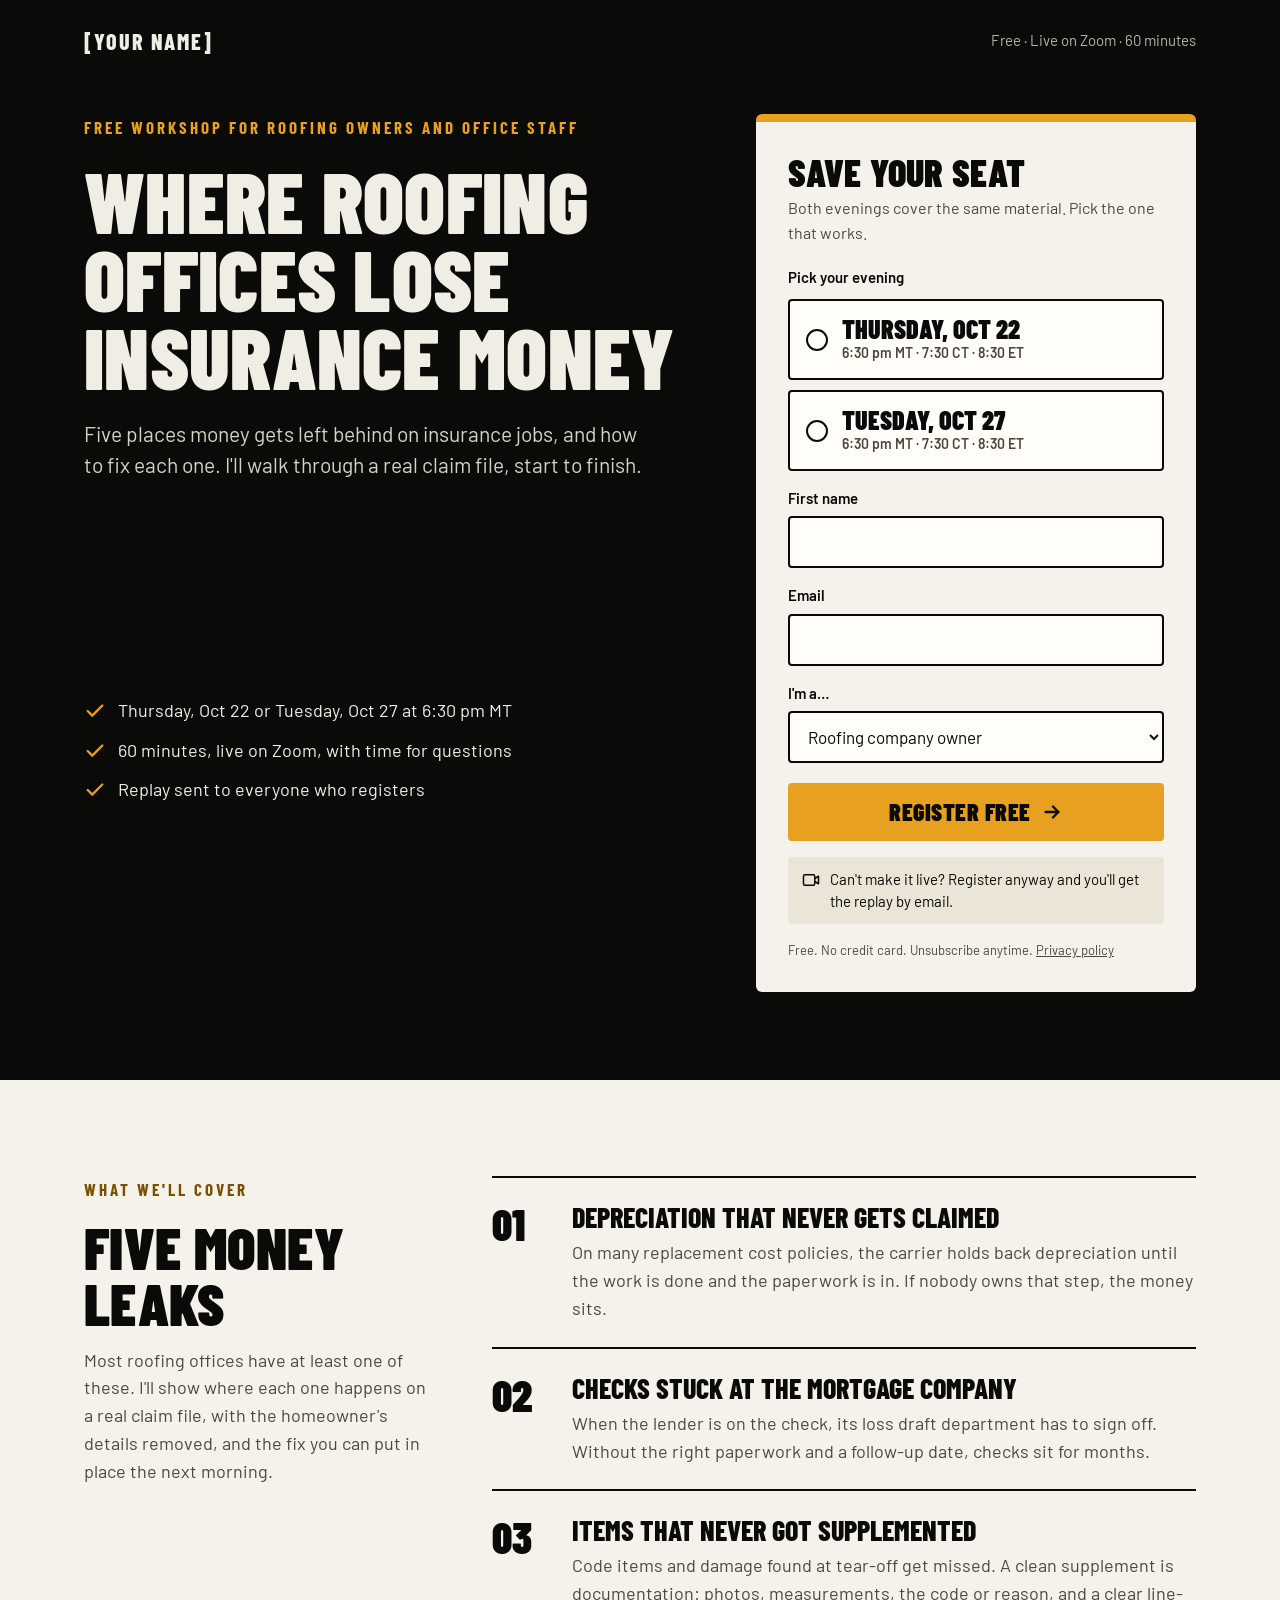
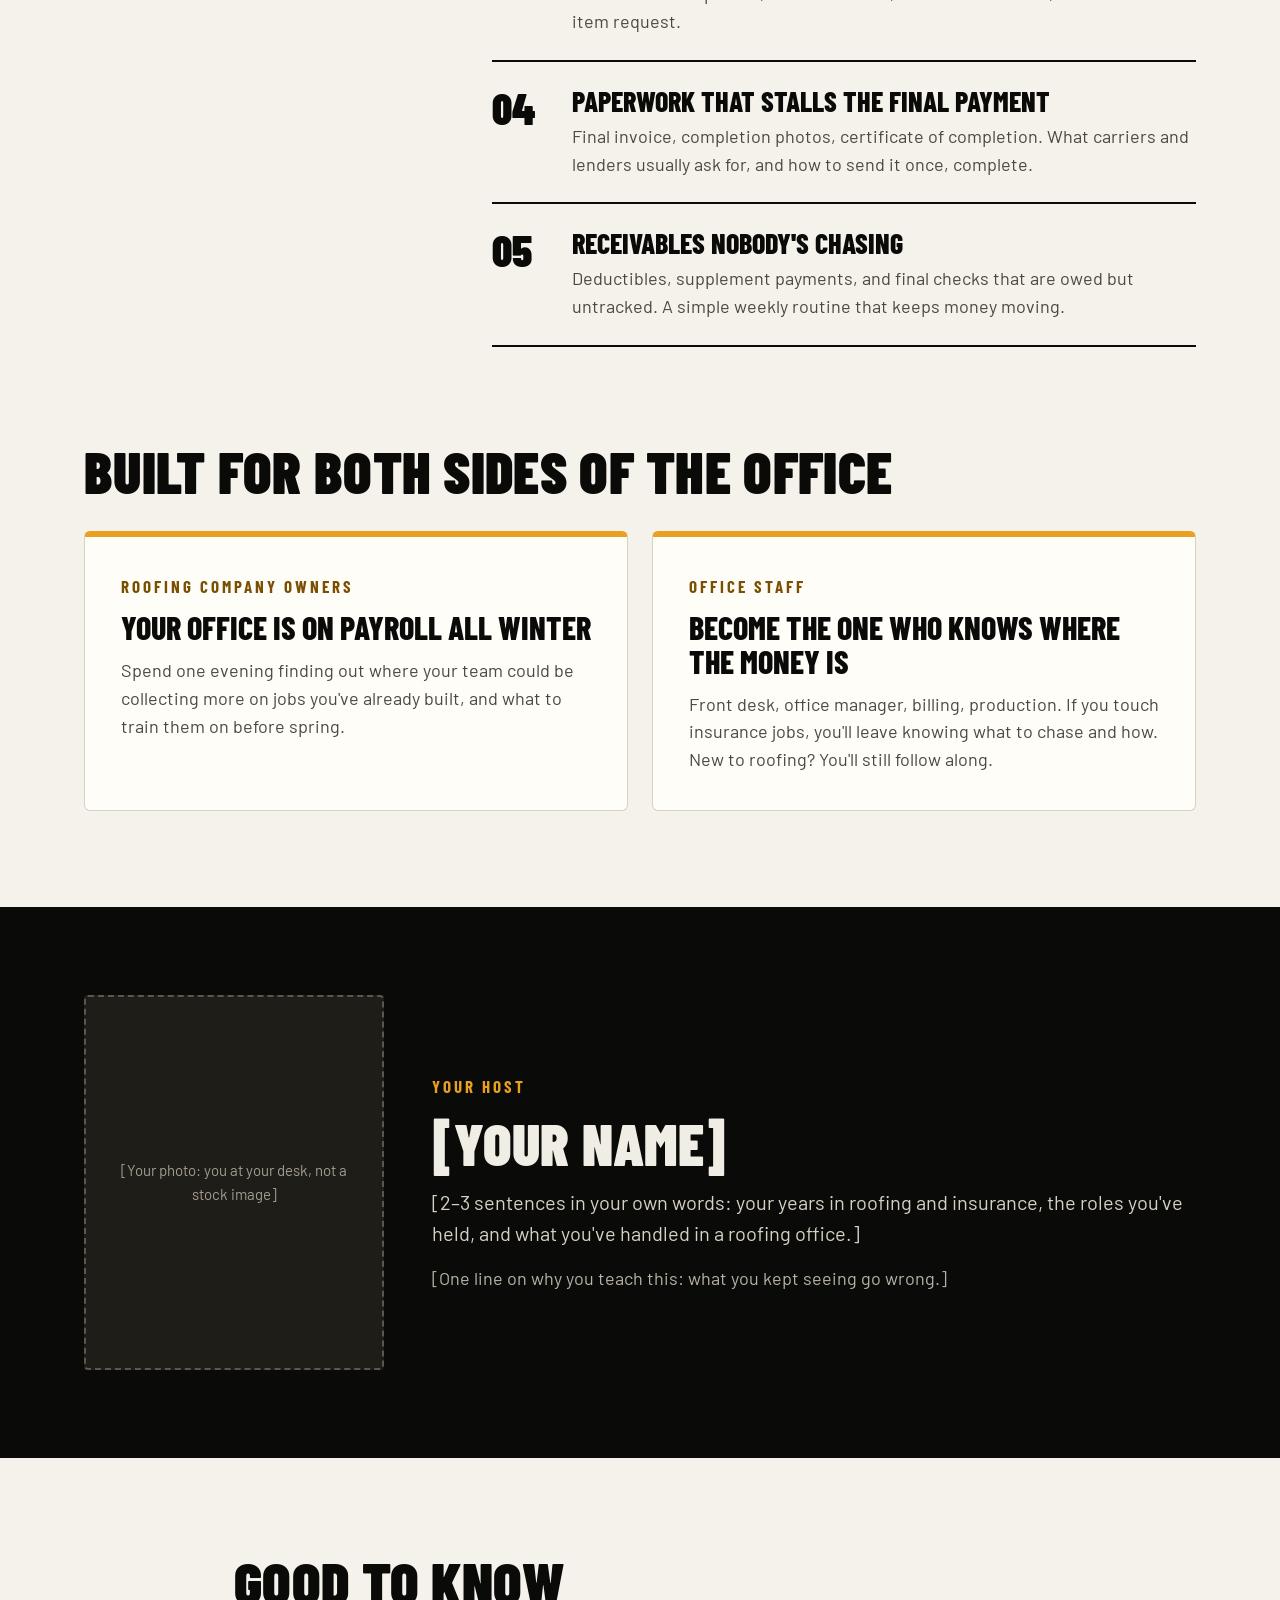
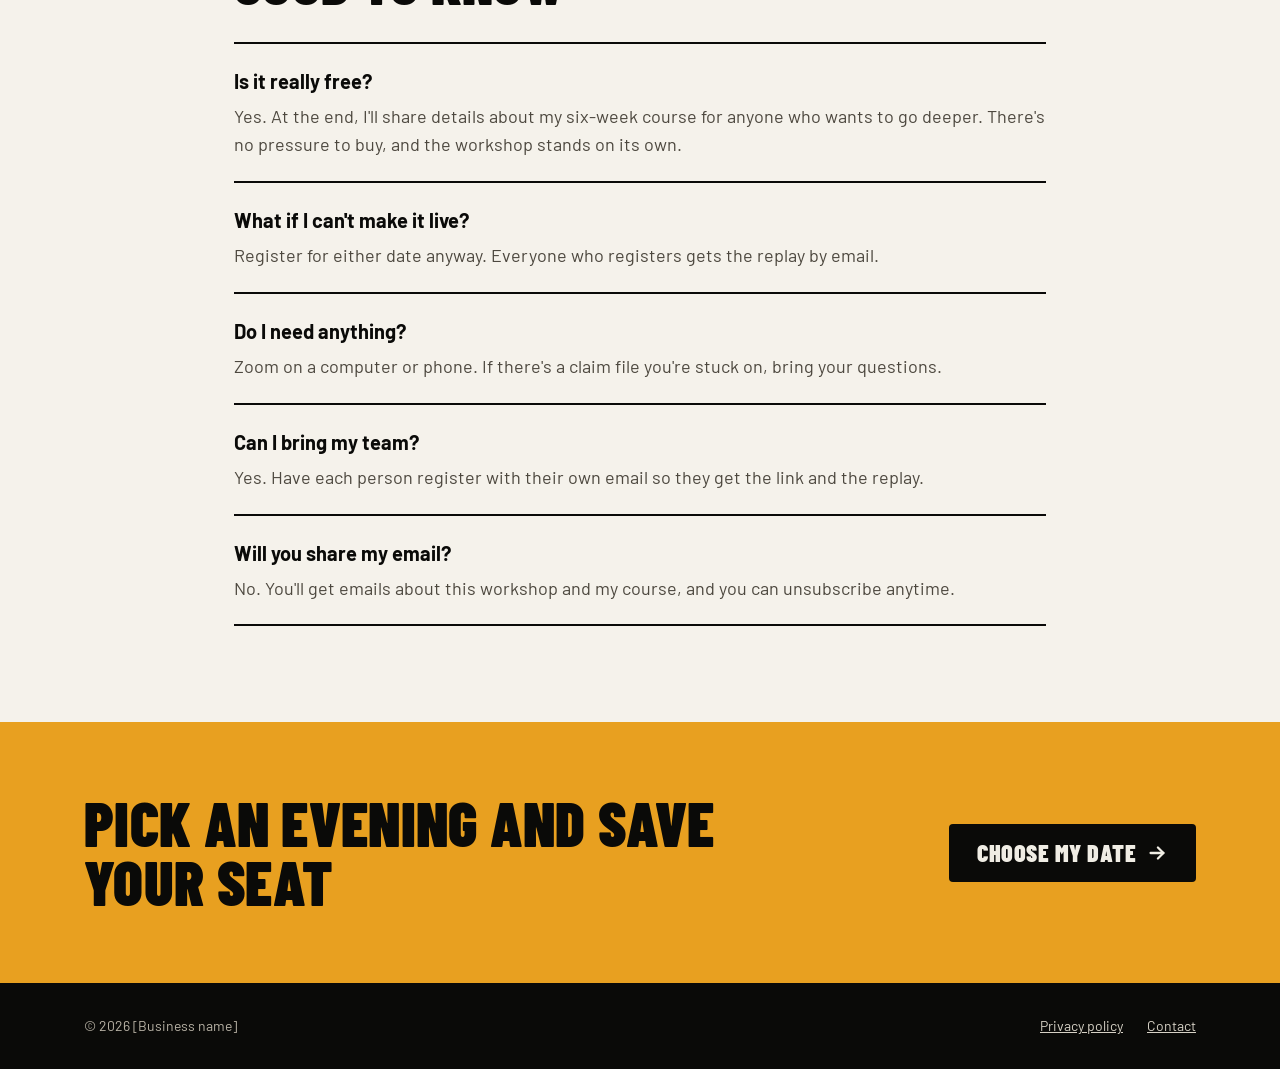
==== site/index.html @ 18afb1c8 "Add workshop registration site for Netlify Registration page, thank-you page, and privacy page, plus" ====
<!doctype html>
<html lang="en">
<head>
<meta charset="utf-8">
<meta name="viewport" content="width=device-width, initial-scale=1">
<title>Where Roofing Offices Lose Insurance Money | Free Workshop</title>
<meta name="description" content="Free 60-minute evening workshop for roofing owners and office staff. Five places money gets left behind on insurance jobs, and how to fix each one.">

<!-- Link previews (Facebook, texts, group posts). Add img/share.jpg (1200x630),
     then replace [your-site-address] with your live address, e.g. https://example.netlify.app -->
<meta property="og:type" content="website">
<meta property="og:title" content="Free workshop: Where Roofing Offices Lose Insurance Money">
<meta property="og:description" content="Five places money gets left behind on insurance jobs, and how to fix each one. Live on Zoom, Oct 22 or Oct 27.">
<meta property="og:image" content="[your-site-address]/img/share.jpg">

<link rel="icon" href="favicon.svg" type="image/svg+xml">
<link rel="preconnect" href="https://fonts.googleapis.com">
<link rel="preconnect" href="https://fonts.gstatic.com" crossorigin>
<link href="https://fonts.googleapis.com/css2?family=Barlow+Condensed:wght@700;800;900&family=Barlow:wght@400;500;600;700&display=swap" rel="stylesheet">
<link rel="stylesheet" href="styles.css">
<script src="config.js"></script>
<script src="app.js" defer></script>
</head>
<body>

<header class="dark hero">
  <div class="wrap">
    <div class="topbar">
      <a class="brand" href="/">[Your name]</a>
      <small>Free · Live on Zoom · 60 minutes</small>
    </div>

    <div class="hero-grid">
      <div class="hero-copy">
        <p class="eyebrow">Free workshop for roofing owners and office staff</p>
        <h1 class="display">Where roofing offices lose insurance money</h1>
        <p class="lede">Five places money gets left behind on insurance jobs, and how to fix each one. I'll walk through a real claim file, start to finish.</p>
      </div>

      <section class="card" id="register" aria-labelledby="register-title">
        <h2 class="display" id="register-title">Save your seat</h2>
        <p class="card-sub">Both evenings cover the same material. Pick the one that works.</p>

        <form class="form" id="reg-form" novalidate>
          <fieldset>
            <legend>Pick your evening</legend>
            <div class="dates">
              <label class="date-opt">
                <input type="radio" name="date" value="oct22" required>
                <span class="dot" aria-hidden="true"></span>
                <span>
                  <span class="date-name">Thursday, Oct 22</span>
                  <span class="date-time">6:30 pm MT · 7:30 CT · 8:30 ET</span>
                </span>
              </label>
              <label class="date-opt">
                <input type="radio" name="date" value="oct27">
                <span class="dot" aria-hidden="true"></span>
                <span>
                  <span class="date-name">Tuesday, Oct 27</span>
                  <span class="date-time">6:30 pm MT · 7:30 CT · 8:30 ET</span>
                </span>
              </label>
            </div>
          </fieldset>

          <div class="field">
            <label for="firstName">First name</label>
            <input id="firstName" name="firstName" type="text" autocomplete="given-name" required maxlength="80">
          </div>
          <div class="field">
            <label for="email">Email</label>
            <input id="email" name="email" type="email" autocomplete="email" inputmode="email" required maxlength="200">
          </div>
          <div class="field">
            <label for="role">I'm a…</label>
            <select id="role" name="role">
              <option value="owner">Roofing company owner</option>
              <option value="staff">Roofing office staff</option>
              <option value="other">Something else</option>
            </select>
          </div>

          <div class="hp" aria-hidden="true">
            <label for="website">Leave this empty</label>
            <input id="website" name="website" type="text" tabindex="-1" autocomplete="off">
          </div>

          <div class="form-error" id="form-error" role="alert" tabindex="-1" hidden></div>

          <button class="btn" type="submit">Register free
            <svg width="22" height="22" viewBox="0 0 24 24" fill="none" stroke="currentColor" stroke-width="2.5" stroke-linecap="round" stroke-linejoin="round" aria-hidden="true"><path d="M5 12h14"/><path d="m13 6 6 6-6 6"/></svg>
          </button>

          <div class="note">
            <svg width="18" height="18" viewBox="0 0 24 24" fill="none" stroke="currentColor" stroke-width="2" stroke-linecap="round" stroke-linejoin="round" aria-hidden="true"><rect x="2" y="5" width="15" height="14" rx="2"/><path d="m17 10 5-3v10l-5-3"/></svg>
            <span>Can't make it live? Register anyway and you'll get the replay by email.</span>
          </div>
          <p class="fine">Free. No credit card. Unsubscribe anytime. <a href="privacy.html">Privacy policy</a></p>
        </form>
      </section>

      <ul class="facts">
        <li><svg width="22" height="22" viewBox="0 0 24 24" fill="none" stroke="currentColor" stroke-width="2.5" stroke-linecap="round" stroke-linejoin="round" aria-hidden="true"><path d="M20 6 9 17l-5-5"/></svg><span>Thursday, Oct 22 or Tuesday, Oct 27 at 6:30 pm MT</span></li>
        <li><svg width="22" height="22" viewBox="0 0 24 24" fill="none" stroke="currentColor" stroke-width="2.5" stroke-linecap="round" stroke-linejoin="round" aria-hidden="true"><path d="M20 6 9 17l-5-5"/></svg><span>60 minutes, live on Zoom, with time for questions</span></li>
        <li><svg width="22" height="22" viewBox="0 0 24 24" fill="none" stroke="currentColor" stroke-width="2.5" stroke-linecap="round" stroke-linejoin="round" aria-hidden="true"><path d="M20 6 9 17l-5-5"/></svg><span>Replay sent to everyone who registers</span></li>
      </ul>
    </div>
  </div>
</header>

<main>
  <section class="section" aria-labelledby="leaks-title">
    <div class="wrap split">
      <div class="split-head">
        <p class="eyebrow on-light">What we'll cover</p>
        <h2 class="display h2" id="leaks-title">Five money leaks</h2>
        <p class="muted">Most roofing offices have at least one of these. I'll show where each one happens on a real claim file, with the homeowner's details removed, and the fix you can put in place the next morning.</p>
      </div>
      <ol class="leaks">
        <li>
          <span class="num" aria-hidden="true">01</span>
          <div>
            <h3>Depreciation that never gets claimed</h3>
            <p>On many replacement cost policies, the carrier holds back depreciation until the work is done and the paperwork is in. If nobody owns that step, the money sits.</p>
          </div>
        </li>
        <li>
          <span class="num" aria-hidden="true">02</span>
          <div>
            <h3>Checks stuck at the mortgage company</h3>
            <p>When the lender is on the check, its loss draft department has to sign off. Without the right paperwork and a follow-up date, checks sit for months.</p>
          </div>
        </li>
        <li>
          <span class="num" aria-hidden="true">03</span>
          <div>
            <h3>Items that never got supplemented</h3>
            <p>Code items and damage found at tear-off get missed. A clean supplement is documentation: photos, measurements, the code or reason, and a clear line-item request.</p>
          </div>
        </li>
        <li>
          <span class="num" aria-hidden="true">04</span>
          <div>
            <h3>Paperwork that stalls the final payment</h3>
            <p>Final invoice, completion photos, certificate of completion. What carriers and lenders usually ask for, and how to send it once, complete.</p>
          </div>
        </li>
        <li>
          <span class="num" aria-hidden="true">05</span>
          <div>
            <h3>Receivables nobody's chasing</h3>
            <p>Deductibles, supplement payments, and final checks that are owed but untracked. A simple weekly routine that keeps money moving.</p>
          </div>
        </li>
      </ol>
    </div>
  </section>

  <section class="section tight-top" aria-labelledby="who-title">
    <div class="wrap">
      <h2 class="display h2" id="who-title">Built for both sides of the office</h2>
      <div class="cards">
        <div class="acard">
          <p class="eyebrow on-light">Roofing company owners</p>
          <h3>Your office is on payroll all winter</h3>
          <p>Spend one evening finding out where your team could be collecting more on jobs you've already built, and what to train them on before spring.</p>
        </div>
        <div class="acard">
          <p class="eyebrow on-light">Office staff</p>
          <h3>Become the one who knows where the money is</h3>
          <p>Front desk, office manager, billing, production. If you touch insurance jobs, you'll leave knowing what to chase and how. New to roofing? You'll still follow along.</p>
        </div>
      </div>
    </div>
  </section>

  <section class="dark host-sec" aria-labelledby="host-title">
    <div class="wrap host">
      <div class="host-photo">
        [Your photo: you at your desk, not a stock image]
        <!-- Save your photo as img/host.jpg (portrait, about 800x1000). -->
        <img src="img/host.jpg" alt="[Your name]" onerror="this.remove()">
      </div>
      <div class="host-text">
        <p class="eyebrow">Your host</p>
        <h2 class="display h2" id="host-title">[Your name]</h2>
        <p class="host-bio">[2–3 sentences in your own words: your years in roofing and insurance, the roles you've held, and what you've handled in a roofing office.]</p>
        <p class="host-why">[One line on why you teach this: what you kept seeing go wrong.]</p>
      </div>
    </div>
  </section>

  <section class="section" aria-labelledby="faq-title">
    <div class="wrap faq">
      <h2 class="display h2" id="faq-title">Good to know</h2>
      <dl>
        <div>
          <dt>Is it really free?</dt>
          <dd>Yes. At the end, I'll share details about my six-week course for anyone who wants to go deeper. There's no pressure to buy, and the workshop stands on its own.</dd>
        </div>
        <div>
          <dt>What if I can't make it live?</dt>
          <dd>Register for either date anyway. Everyone who registers gets the replay by email.</dd>
        </div>
        <div>
          <dt>Do I need anything?</dt>
          <dd>Zoom on a computer or phone. If there's a claim file you're stuck on, bring your questions.</dd>
        </div>
        <div>
          <dt>Can I bring my team?</dt>
          <dd>Yes. Have each person register with their own email so they get the link and the replay.</dd>
        </div>
        <div>
          <dt>Will you share my email?</dt>
          <dd>No. You'll get emails about this workshop and my course, and you can unsubscribe anytime.</dd>
        </div>
      </dl>
    </div>
  </section>

  <section class="band" aria-labelledby="band-title">
    <div class="wrap">
      <h2 class="display" id="band-title">Pick an evening and save your seat</h2>
      <a class="btn btn-dark" href="#register">Choose my date
        <svg width="22" height="22" viewBox="0 0 24 24" fill="none" stroke="currentColor" stroke-width="2.5" stroke-linecap="round" stroke-linejoin="round" aria-hidden="true"><path d="M5 12h14"/><path d="m13 6 6 6-6 6"/></svg>
      </a>
    </div>
  </section>
</main>

<footer class="footer">
  <div class="wrap">
    <span>© 2026 [Business name]</span>
    <nav aria-label="Footer">
      <a href="privacy.html">Privacy policy</a>
      <a href="mailto:[your email address]">Contact</a>
    </nav>
  </div>
</footer>

</body>
</html>
---- site/styles.css ----
/* ============================================================
   Workshop site styles
   Colors and fonts live in :root — change them here once.
   ============================================================ */
:root {
  --ink: #0a0a08;        /* near-black background / text */
  --cream: #f5f2eb;      /* page background */
  --paper: #fffdf8;      /* cards and inputs */
  --gold: #E8A020;       /* accent */
  --gold-hover: #f2b33d;
  --gold-dark: #7a4f00;  /* gold-ish text on light backgrounds (readable) */
  --gold-ink: #2b2000;   /* small text on gold */
  --line: #d9d2c3;
  --tint: #ebe5d7;
  --muted: #4d483f;      /* body text on light */
  --on-dark: #f0ede4;    /* text on dark */
  --on-dark-2: #d6d1c5;
  --on-dark-3: #b8b2a5;
  --display: 'Barlow Condensed', 'Arial Narrow', sans-serif;
  --body: 'Barlow', system-ui, -apple-system, 'Segoe UI', sans-serif;
}

* { box-sizing: border-box; }
html { scroll-behavior: smooth; }
body {
  margin: 0;
  background: var(--cream);
  color: var(--ink);
  font-family: var(--body);
  font-size: 18px;
  line-height: 1.55;
  -webkit-font-smoothing: antialiased;
}
img { max-width: 100%; display: block; }
a { color: inherit; }
[hidden] { display: none !important; }

.wrap { max-width: 1160px; margin: 0 auto; padding: 0 24px; }
.dark { background: var(--ink); color: var(--on-dark); }

.display {
  margin: 0;
  font-family: var(--display);
  font-weight: 900;
  text-transform: uppercase;
  line-height: 0.95;
  letter-spacing: 0.3px;
}
.h2 { font-size: clamp(40px, 4.6vw, 60px); }
.eyebrow {
  margin: 0;
  font-family: var(--display);
  font-weight: 700;
  font-size: 17px;
  letter-spacing: 3px;
  text-transform: uppercase;
}
.dark .eyebrow { color: var(--gold); }
.eyebrow.on-light { color: var(--gold-dark); }
.muted { color: var(--muted); }

/* ---------- Buttons ---------- */
.btn {
  display: inline-flex;
  align-items: center;
  justify-content: center;
  gap: 10px;
  min-height: 58px;
  padding: 0 28px;
  border: 0;
  border-radius: 4px;
  background: var(--gold);
  color: var(--ink);
  font-family: var(--display);
  font-weight: 900;
  font-size: 24px;
  letter-spacing: 0.5px;
  text-transform: uppercase;
  text-decoration: none;
  cursor: pointer;
}
.btn:hover { background: var(--gold-hover); }
.btn:disabled { opacity: 0.65; cursor: progress; }
.btn:focus-visible { outline: 3px solid var(--ink); outline-offset: 3px; }
.dark .btn:focus-visible { outline-color: var(--gold); }
.btn-dark { background: var(--ink); color: var(--on-dark); }
.btn-dark:hover { background: #2a2822; }
.btn-dark:focus-visible { outline-color: var(--ink); }
.btn-sm { min-height: 46px; font-size: 18px; padding: 0 18px; font-weight: 800; }
.btn-outline { background: transparent; border: 2px solid var(--ink); }
.btn-outline:hover { background: var(--tint); }

/* ---------- Top bar ---------- */
.topbar {
  display: flex;
  justify-content: space-between;
  align-items: center;
  gap: 16px;
  padding: 24px 0;
}
.brand {
  font-family: var(--display);
  font-weight: 800;
  font-size: 22px;
  letter-spacing: 2px;
  text-transform: uppercase;
  text-decoration: none;
}
.topbar small { font-size: 15px; color: var(--on-dark-3); }

/* ---------- Hero ---------- */
.hero { padding-bottom: 88px; }
.hero-grid {
  display: grid;
  grid-template-columns: minmax(0, 1fr) minmax(0, 440px);
  grid-template-areas: "copy card" "facts card";
  column-gap: 64px;
  row-gap: 28px;
  align-items: start;
  padding-top: 32px;
}
.hero-copy { grid-area: copy; display: flex; flex-direction: column; gap: 22px; }
.hero h1 { font-size: clamp(50px, 6.6vw, 92px); line-height: 0.92; }
.lede { margin: 0; font-size: 21px; line-height: 1.5; color: var(--on-dark-2); max-width: 560px; }
.facts { grid-area: facts; list-style: none; margin: 0; padding: 0; display: flex; flex-direction: column; gap: 12px; }
.facts li { display: flex; gap: 12px; align-items: flex-start; }
.facts svg { color: var(--gold); flex: none; margin-top: 3px; }

/* ---------- Registration card ---------- */
.card {
  grid-area: card;
  align-self: center;
  background: var(--cream);
  color: var(--ink);
  border-top: 8px solid var(--gold);
  border-radius: 6px;
  padding: 32px;
  scroll-margin-top: 24px;
}
.card h2 { font-size: 38px; margin-bottom: 6px; }
.card-sub { margin: 0 0 20px; font-size: 16px; color: var(--muted); }

.form { display: flex; flex-direction: column; gap: 16px; }
fieldset { border: 0; margin: 0; padding: 0; min-width: 0; }
legend { padding: 0; margin-bottom: 10px; font-weight: 600; font-size: 15px; }
.dates { display: flex; flex-direction: column; gap: 10px; }
.date-opt {
  position: relative;
  display: flex;
  align-items: center;
  gap: 14px;
  min-height: 44px;
  padding: 14px 16px;
  border: 2px solid var(--ink);
  border-radius: 4px;
  background: var(--paper);
  cursor: pointer;
}
.date-opt input { position: absolute; opacity: 0; width: 1px; height: 1px; }
.dot {
  flex: none;
  width: 22px;
  height: 22px;
  border: 2px solid var(--ink);
  border-radius: 50%;
  display: grid;
  place-items: center;
  background: var(--paper);
}
.date-opt input:checked ~ .dot::after {
  content: "";
  width: 10px;
  height: 10px;
  border-radius: 50%;
  background: var(--ink);
}
.date-opt input:focus-visible ~ .dot { outline: 3px solid var(--ink); outline-offset: 3px; }
.date-opt:has(input:checked) { background: var(--gold); }
.date-name {
  display: block;
  font-family: var(--display);
  font-weight: 900;
  font-size: 26px;
  line-height: 1.05;
  text-transform: uppercase;
}
.date-time { display: block; font-size: 14px; font-weight: 600; color: var(--muted); }
.date-opt:has(input:checked) .date-time { color: var(--gold-ink); }

.field { display: flex; flex-direction: column; gap: 6px; }
.field label { font-weight: 600; font-size: 15px; }
.field input,
.field select {
  width: 100%;
  height: 52px;
  padding: 0 14px;
  border: 2px solid var(--ink);
  border-radius: 4px;
  background: var(--paper);
  color: var(--ink);
  font-family: var(--body);
  font-size: 17px;
}
.field input:focus-visible,
.field select:focus-visible { outline: 3px solid var(--gold); outline-offset: 2px; }

.form .btn { width: 100%; margin-top: 4px; }
.form-error {
  padding: 12px 14px;
  border: 2px solid #a12a14;
  border-radius: 4px;
  background: #fde8e4;
  color: #5c1405;
  font-size: 15px;
}
.form-error:focus { outline: none; }
.note {
  display: flex;
  gap: 10px;
  align-items: flex-start;
  padding: 12px 14px;
  border-radius: 4px;
  background: var(--tint);
  font-size: 15px;
  line-height: 1.45;
}
.note svg { flex: none; margin-top: 2px; }
.fine { margin: 0; font-size: 13px; color: var(--muted); }
.fine a { color: var(--muted); }

/* Spam trap: hidden from people, visible to bots */
.hp { position: absolute; left: -9999px; width: 1px; height: 1px; overflow: hidden; }

/* ---------- Sections ---------- */
.section { padding: 96px 0; }
.section.tight-top { padding-top: 0; }
.split { display: grid; grid-template-columns: minmax(0, 1fr) minmax(0, 2fr); gap: 56px; }
.split-head { display: flex; flex-direction: column; gap: 16px; }
.split-head p { margin: 0; }

.leaks { list-style: none; margin: 0; padding: 0; border-bottom: 2px solid var(--ink); }
.leaks li { display: flex; gap: 24px; padding: 24px 0; border-top: 2px solid var(--ink); }
.num { font-family: var(--display); font-weight: 900; font-size: 44px; line-height: 1; min-width: 56px; }
.leaks h3 {
  margin: 0 0 6px;
  font-family: var(--display);
  font-weight: 800;
  font-size: 28px;
  line-height: 1.1;
  text-transform: uppercase;
}
.leaks p { margin: 0; color: var(--muted); }

.cards { display: grid; grid-template-columns: repeat(2, minmax(0, 1fr)); gap: 24px; margin-top: 32px; }
.acard {
  display: flex;
  flex-direction: column;
  gap: 12px;
  padding: 36px;
  border: 1px solid var(--line);
  border-top: 6px solid var(--gold);
  border-radius: 6px;
  background: var(--paper);
}
.acard h3 {
  margin: 0;
  font-family: var(--display);
  font-weight: 800;
  font-size: 32px;
  line-height: 1.05;
  text-transform: uppercase;
}
.acard p { margin: 0; color: var(--muted); }

.host-sec { padding: 88px 0; }
.host { display: grid; grid-template-columns: 300px minmax(0, 1fr); gap: 48px; align-items: center; }
.host-photo {
  position: relative;
  aspect-ratio: 4 / 5;
  display: grid;
  place-items: center;
  padding: 24px;
  border: 2px dashed #5c574c;
  border-radius: 4px;
  background: #1f1d18;
  color: #a39d90;
  font-size: 15px;
  text-align: center;
  overflow: hidden;
}
.host-photo:has(img) { border-style: solid; border-color: transparent; }
.host-photo img { position: absolute; inset: 0; width: 100%; height: 100%; object-fit: cover; }
.host-text { display: flex; flex-direction: column; gap: 16px; }
.host-text p { margin: 0; }
.host-bio { font-size: 20px; color: var(--on-dark-2); }
.host-why { color: var(--on-dark-3); }

.faq { max-width: 860px; margin: 0 auto; }
.faq dl { margin: 32px 0 0; border-bottom: 2px solid var(--ink); }
.faq dl > div { padding: 22px 0; border-top: 2px solid var(--ink); }
.faq dt { margin-bottom: 6px; font-weight: 700; font-size: 20px; }
.faq dd { margin: 0; color: var(--muted); }

.band { background: var(--gold); color: var(--ink); padding: 72px 0; }
.band .wrap { display: flex; flex-wrap: wrap; gap: 32px; align-items: center; justify-content: space-between; }
.band h2 { max-width: 720px; font-size: clamp(40px, 4.8vw, 64px); }

.footer { background: var(--ink); color: var(--on-dark-3); padding: 32px 0; font-size: 14px; }
.footer .wrap { display: flex; flex-wrap: wrap; gap: 16px; justify-content: space-between; }
.footer nav { display: flex; gap: 24px; }
.footer a { color: var(--on-dark-2); }

/* ---------- Thank-you page ---------- */
.ty-hero { padding-bottom: 72px; }
.ty-head { display: flex; flex-direction: column; gap: 18px; max-width: 760px; padding-top: 24px; }
.ty-head .eyebrow { display: flex; align-items: center; gap: 12px; }
.ty-head h1 { font-size: clamp(50px, 6vw, 84px); line-height: 0.92; }
.steps { display: grid; grid-template-columns: repeat(3, minmax(0, 1fr)); gap: 24px; }
.step {
  display: flex;
  flex-direction: column;
  gap: 12px;
  padding: 32px;
  border: 1px solid var(--line);
  border-radius: 6px;
  background: var(--paper);
}
.step.accent { border-top: 6px solid var(--gold); }
.step h2 {
  margin: 0;
  font-family: var(--display);
  font-weight: 800;
  font-size: 28px;
  line-height: 1.1;
  text-transform: uppercase;
}
.step p { margin: 0; color: var(--muted); }
.cal-btns { display: flex; flex-wrap: wrap; gap: 8px; margin-top: 4px; }
.share {
  display: flex;
  flex-wrap: wrap;
  gap: 32px;
  align-items: center;
  justify-content: space-between;
  margin-bottom: 88px;
  padding: 40px;
  border-radius: 6px;
}
.share-text { flex: 1 1 420px; min-width: 0; display: flex; flex-direction: column; gap: 10px; }
.share-text h2 { font-size: 40px; }
.share-text p { margin: 0; color: var(--on-dark-2); }
.share-row { flex: 1 1 360px; min-width: 0; display: flex; flex-wrap: wrap; gap: 8px; }
.share-url {
  flex: 1 1 200px;
  min-width: 0;
  min-height: 52px;
  display: flex;
  align-items: center;
  padding: 0 16px;
  border: 2px solid #5c574c;
  border-radius: 4px;
  color: var(--on-dark-2);
  font-size: 16px;
  white-space: nowrap;
  overflow: hidden;
  text-overflow: ellipsis;
}
.share .btn { min-height: 52px; font-size: 20px; font-weight: 800; padding: 0 22px; }

/* ---------- Privacy page ---------- */
.prose { max-width: 760px; margin: 0 auto; padding: 64px 24px 96px; }
.prose h1 { font-size: clamp(44px, 5vw, 64px); margin-bottom: 8px; }
.prose h2 { font-family: var(--display); font-weight: 800; font-size: 28px; text-transform: uppercase; margin: 40px 0 8px; }
.prose p, .prose li { color: var(--muted); }

/* ---------- Phones and small tablets ---------- */
@media (max-width: 900px) {
  .hero-grid {
    grid-template-columns: minmax(0, 1fr);
    grid-template-areas: "copy" "card" "facts";
    padding-top: 8px;
  }
  .split { grid-template-columns: minmax(0, 1fr); gap: 28px; }
  .steps { grid-template-columns: minmax(0, 1fr); }
}
@media (max-width: 760px) {
  body { font-size: 17px; }
  .wrap { padding: 0 20px; }
  .topbar { padding: 20px 0; }
  .topbar small { display: none; } /* the eyebrow already says it */
  .eyebrow { font-size: 15px; letter-spacing: 2px; }
  .hero { padding-bottom: 48px; }
  .hero-copy { gap: 16px; }
  .hero h1 { font-size: 48px; }
  .lede { font-size: 17px; }
  .card { padding: 24px 20px; }
  .card h2 { font-size: 34px; }
  .section { padding: 56px 0; }
  .section.tight-top { padding-top: 0; }
  .num { font-size: 34px; min-width: 40px; }
  .leaks li { gap: 16px; padding: 20px 0; }
  .leaks h3 { font-size: 24px; }
  .leaks p, .acard p, .faq dd { font-size: 16px; }
  .cards { grid-template-columns: minmax(0, 1fr); gap: 20px; margin-top: 20px; }
  .acard { padding: 24px 20px; }
  .acard h3 { font-size: 28px; }
  .host-sec { padding: 56px 0; }
  .host { grid-template-columns: minmax(0, 1fr); gap: 24px; }
  .host-photo { max-width: 320px; }
  .host-bio { font-size: 18px; }
  .faq dt { font-size: 18px; }
  .band { padding: 48px 0; }
  .band .btn { width: 100%; }
  .footer .wrap { flex-direction: column; gap: 12px; }
  .step { padding: 24px 20px; }
  .share { padding: 28px 20px; margin-bottom: 56px; }
}
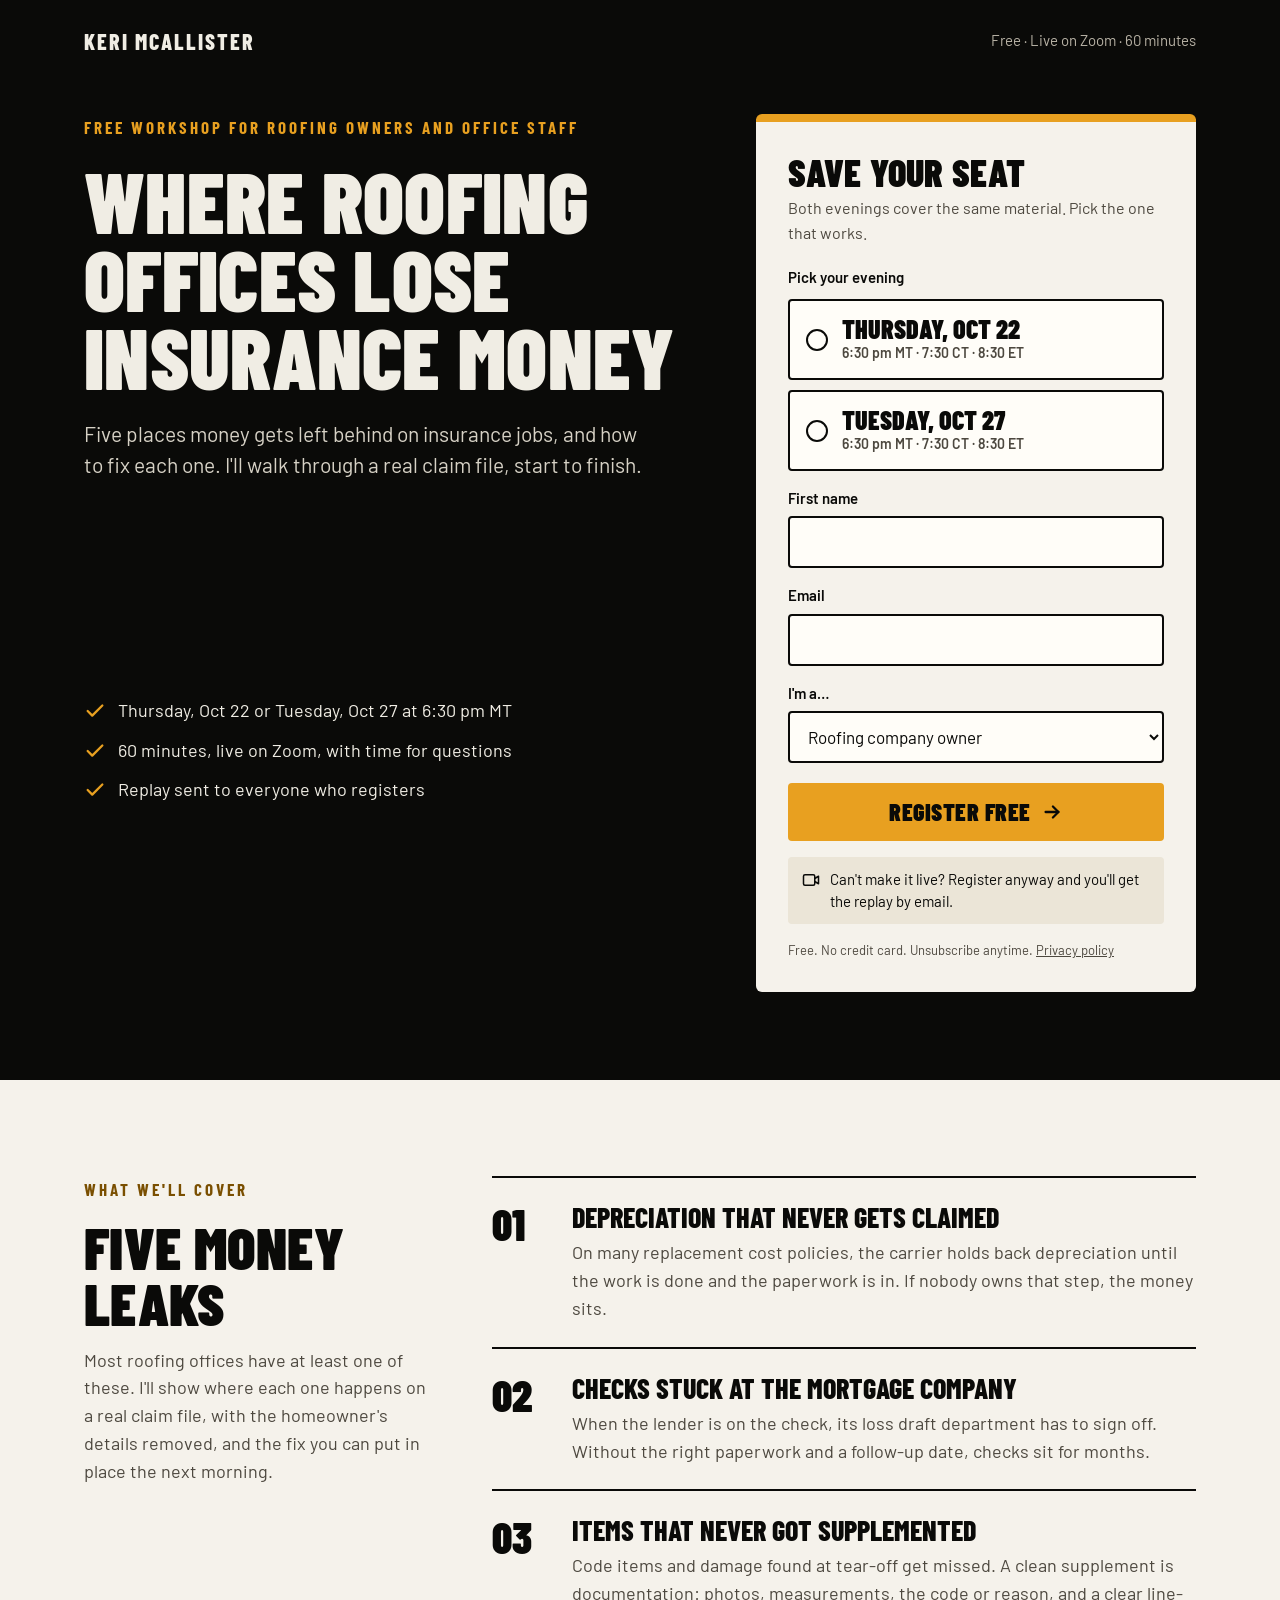
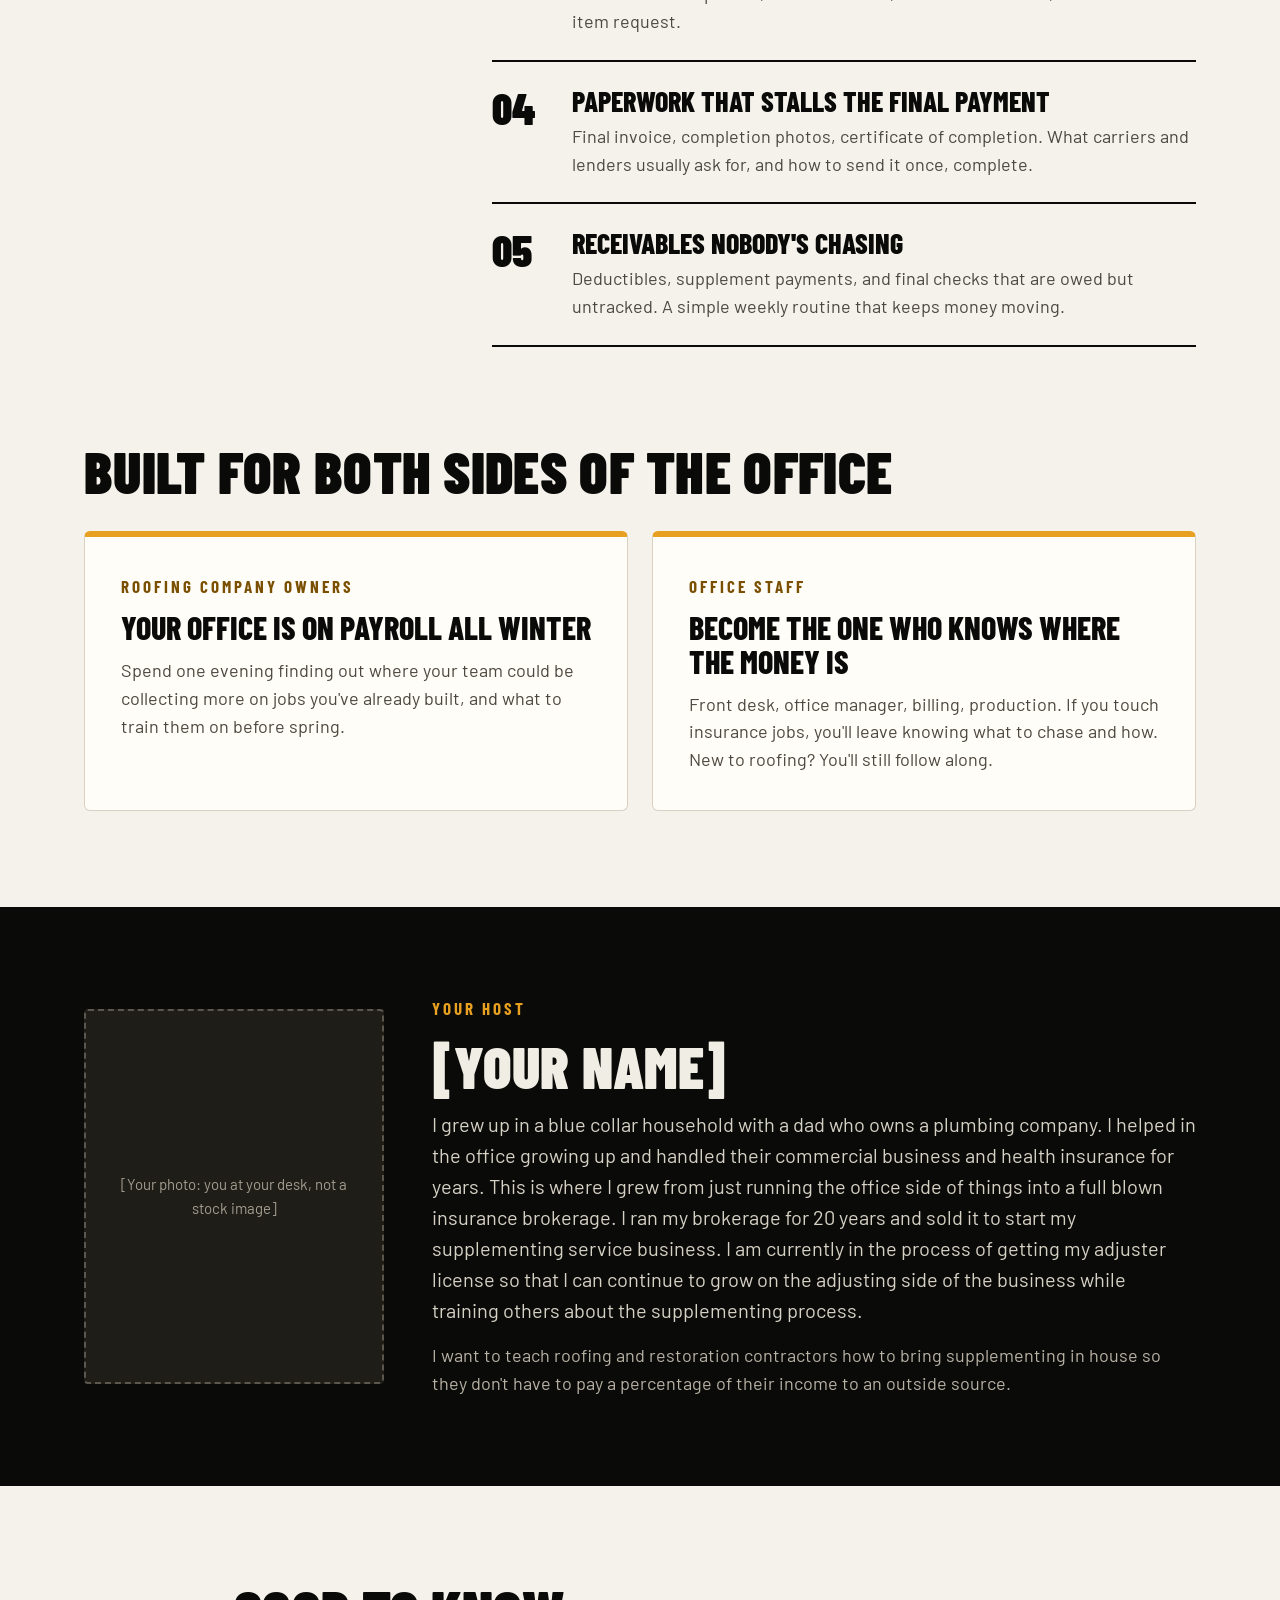
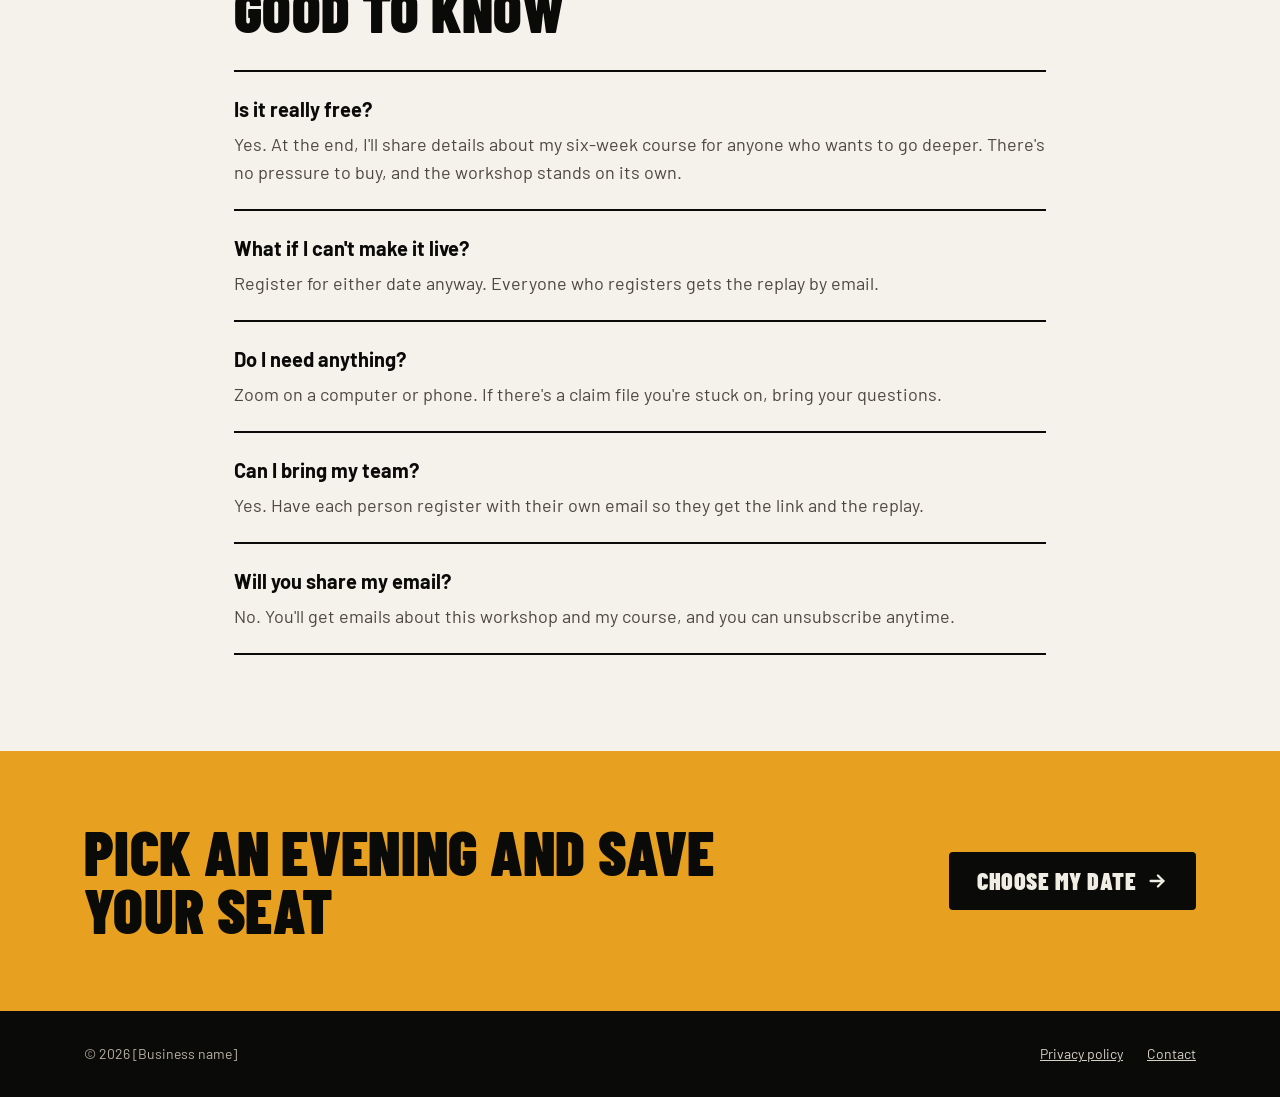
==== commit 1fe99514: "Update index.html" ====
--- a/site/index.html
+++ b/site/index.html
@@ -26,7 +26,7 @@
 <header class="dark hero">
   <div class="wrap">
     <div class="topbar">
-      <a class="brand" href="/">[Your name]</a>
+      <a class="brand" href="/">Keri McAllister</a>
       <small>Free · Live on Zoom · 60 minutes</small>
     </div>
 
@@ -185,8 +185,8 @@
       <div class="host-text">
         <p class="eyebrow">Your host</p>
         <h2 class="display h2" id="host-title">[Your name]</h2>
-        <p class="host-bio">[2–3 sentences in your own words: your years in roofing and insurance, the roles you've held, and what you've handled in a roofing office.]</p>
-        <p class="host-why">[One line on why you teach this: what you kept seeing go wrong.]</p>
+        <p class="host-bio">I grew up in a blue collar household with a dad who owns a plumbing company. I helped in the office growing up and handled their commercial business and health insurance for years.  This is where I grew from just running the office side of things into a full blown insurance brokerage. I ran my brokerage for 20 years and sold it to start my supplementing service business. I am currently in the process of getting my adjuster license so that I can continue to grow on the adjusting side of the business while training others about the supplementing process.</p>
+        <p class="host-why">I want to teach roofing and restoration contractors how to bring supplementing in house so they don't have to pay a percentage of their income to an outside source.</p>
       </div>
     </div>
   </section>
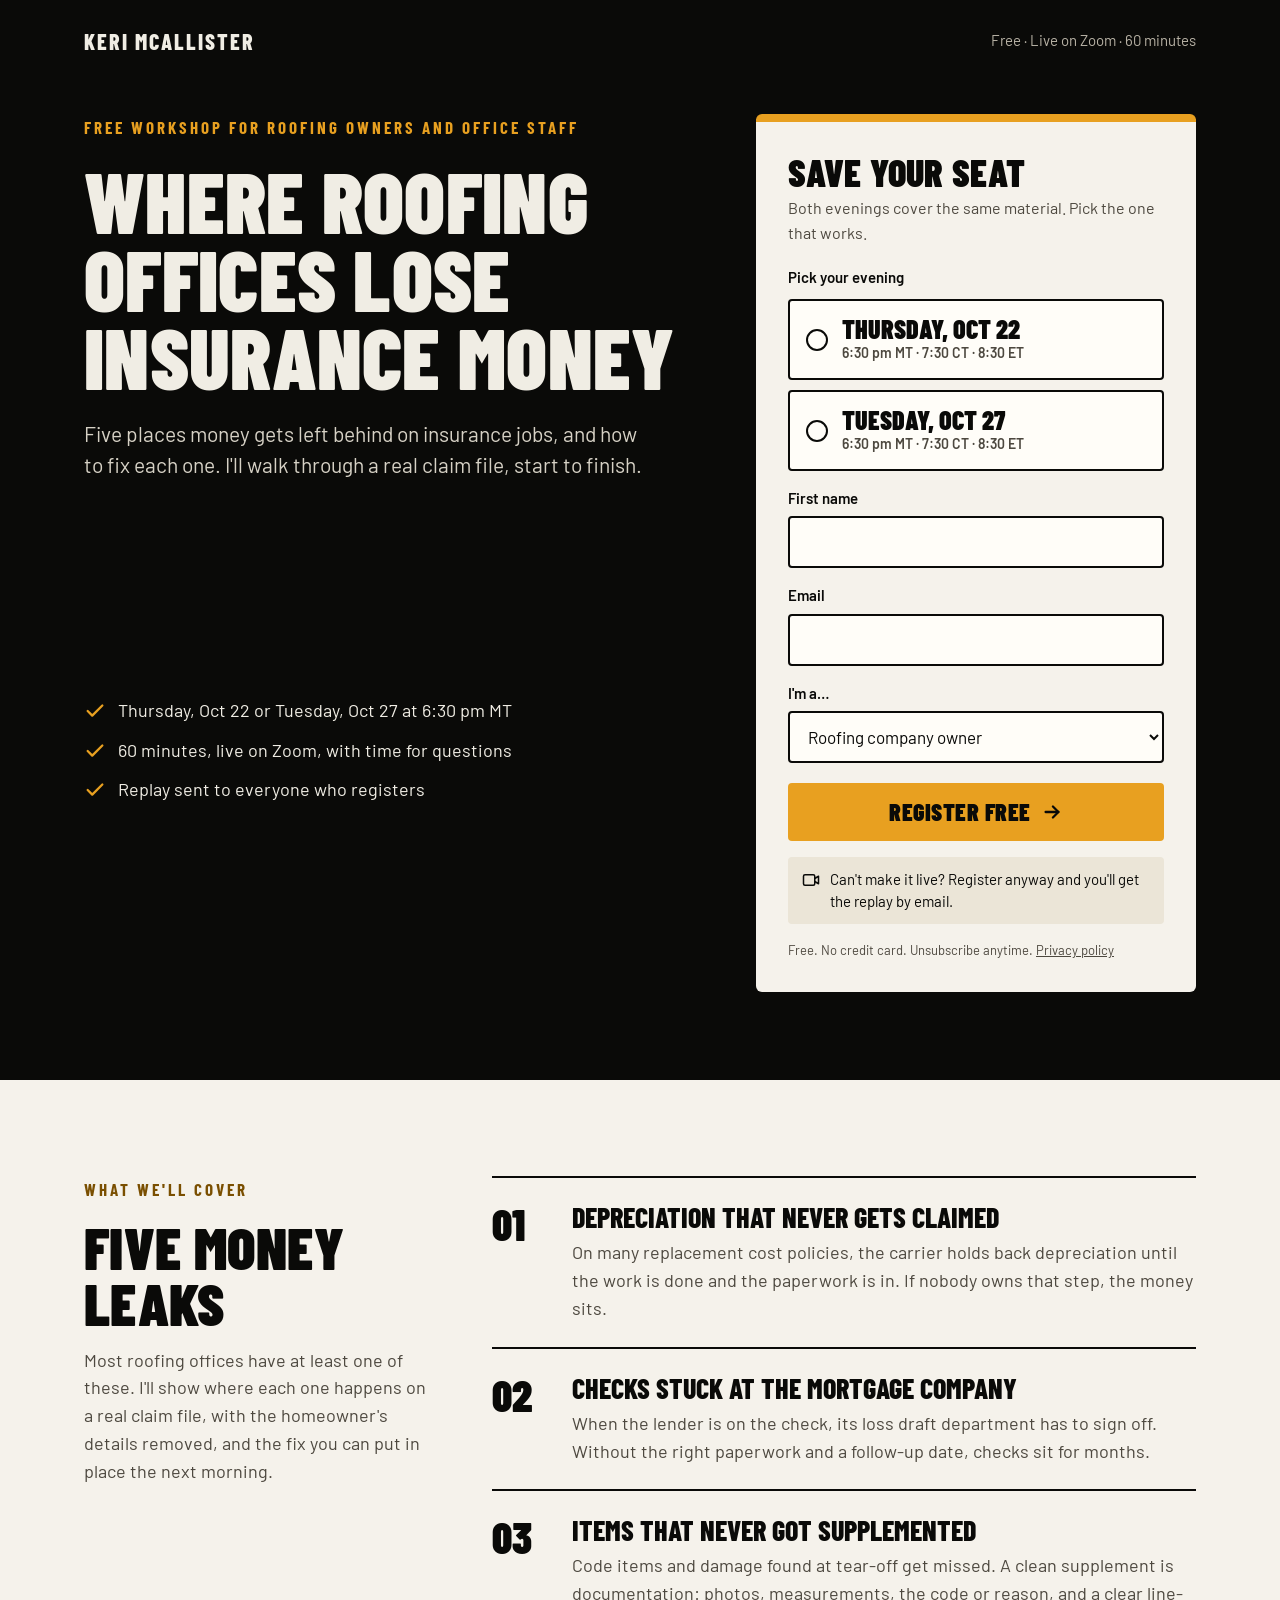
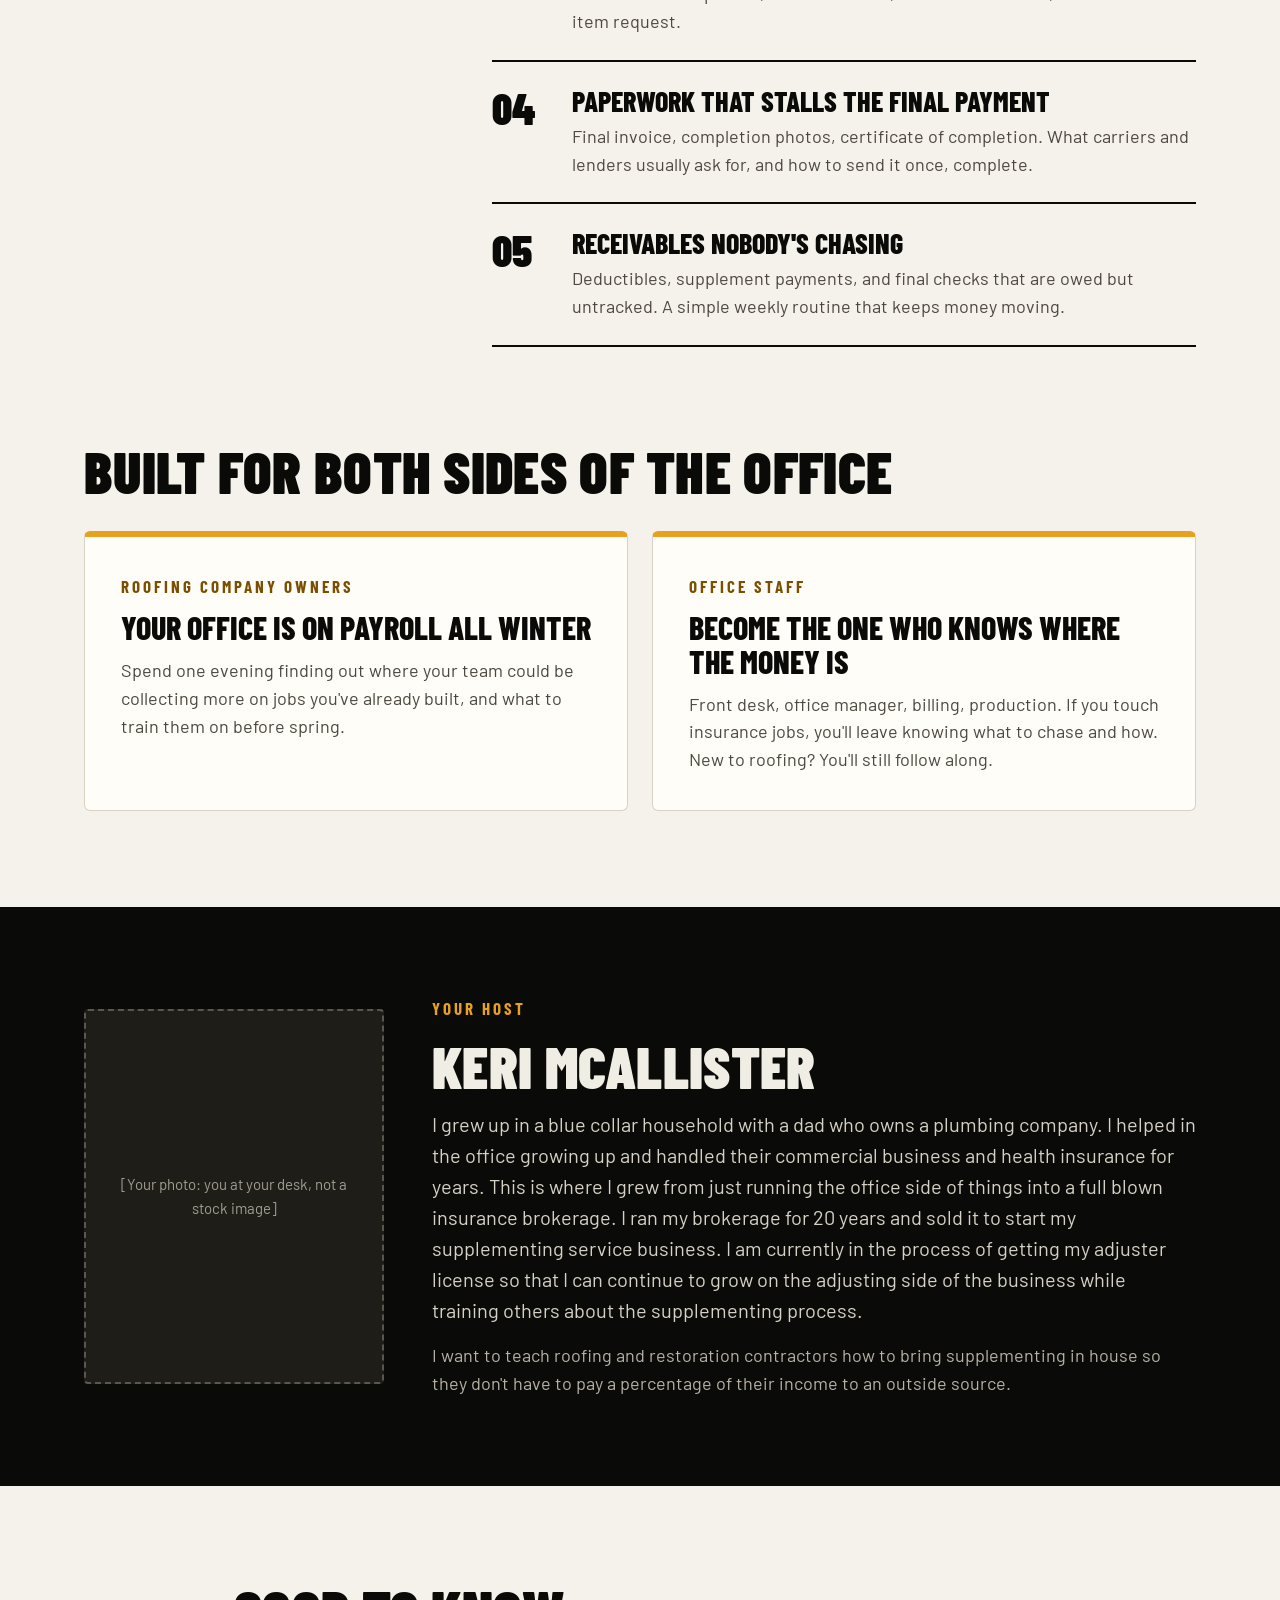
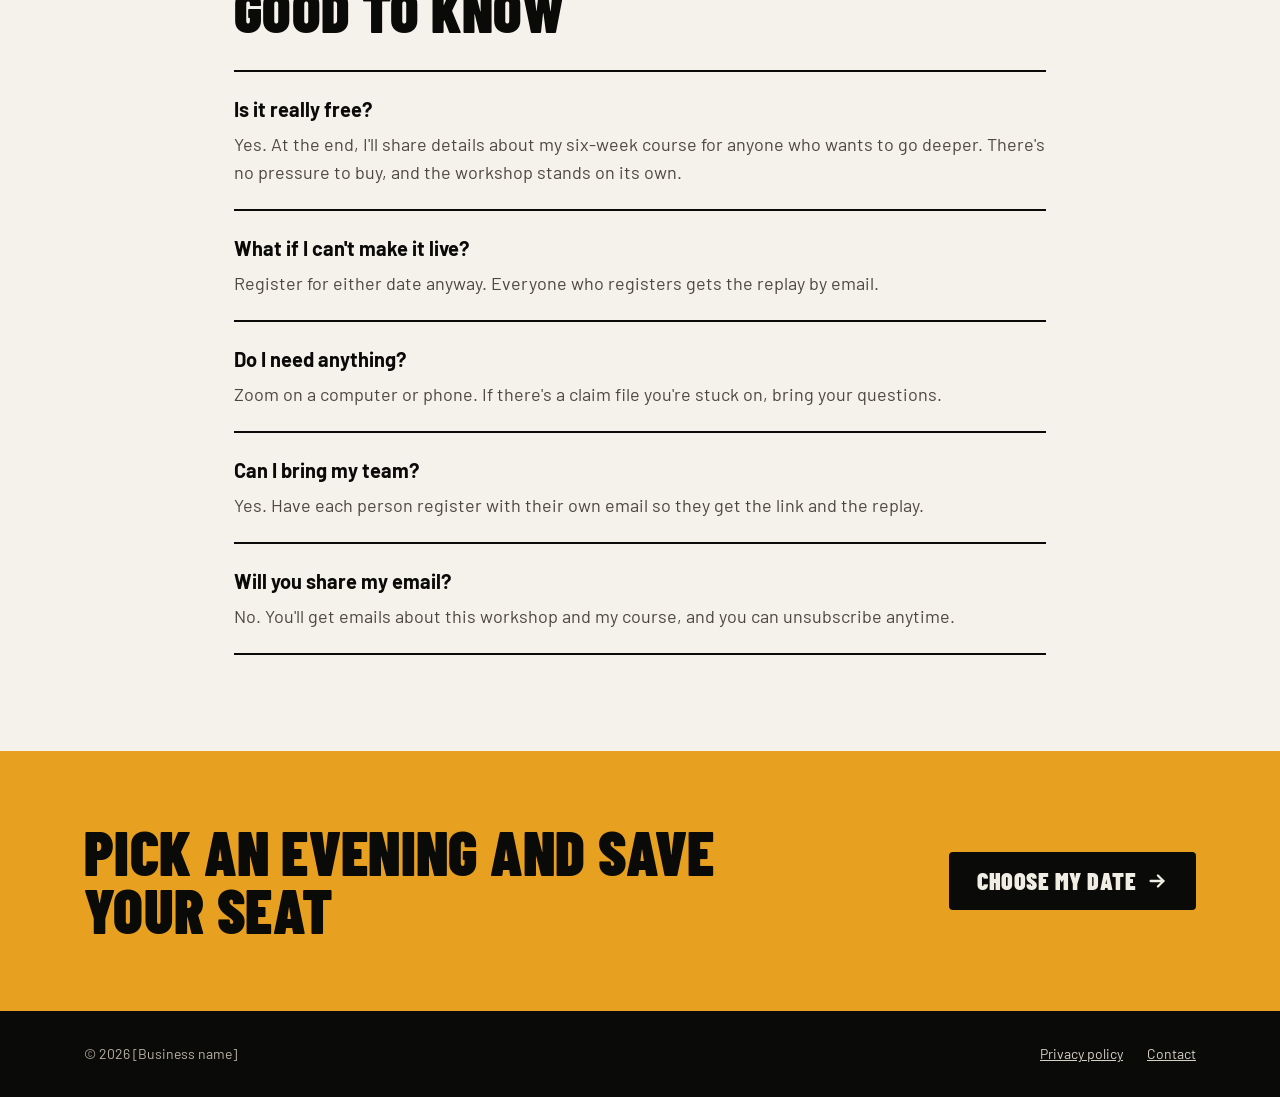
==== commit 8cad583c: "Update index.html" ====
--- a/site/index.html
+++ b/site/index.html
@@ -180,11 +180,11 @@
       <div class="host-photo">
         [Your photo: you at your desk, not a stock image]
         <!-- Save your photo as img/host.jpg (portrait, about 800x1000). -->
-        <img src="img/host.jpg" alt="[Your name]" onerror="this.remove()">
+        <img src="img/host.jpg" alt="Keri McAllister" onerror="this.remove()">
       </div>
       <div class="host-text">
         <p class="eyebrow">Your host</p>
-        <h2 class="display h2" id="host-title">[Your name]</h2>
+        <h2 class="display h2" id="host-title">Keri McAllister</h2>
         <p class="host-bio">I grew up in a blue collar household with a dad who owns a plumbing company. I helped in the office growing up and handled their commercial business and health insurance for years.  This is where I grew from just running the office side of things into a full blown insurance brokerage. I ran my brokerage for 20 years and sold it to start my supplementing service business. I am currently in the process of getting my adjuster license so that I can continue to grow on the adjusting side of the business while training others about the supplementing process.</p>
         <p class="host-why">I want to teach roofing and restoration contractors how to bring supplementing in house so they don't have to pay a percentage of their income to an outside source.</p>
       </div>
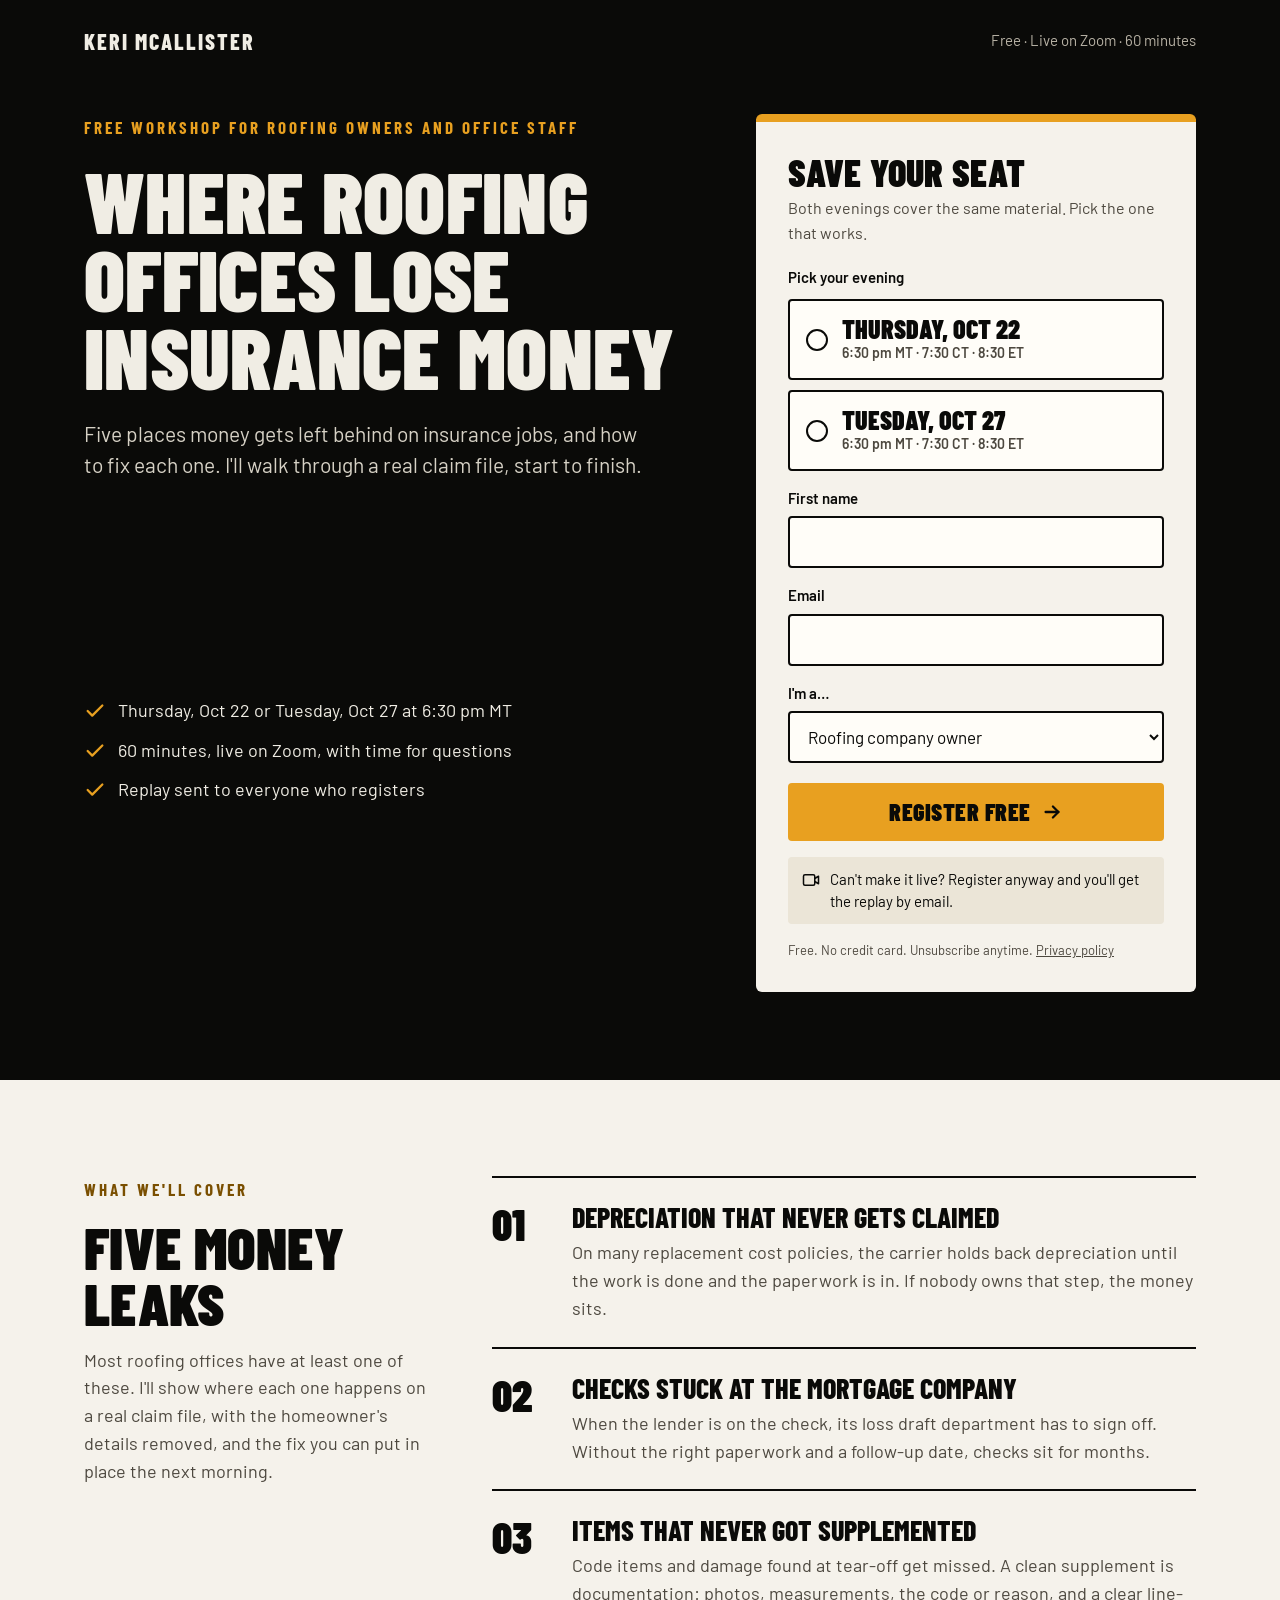
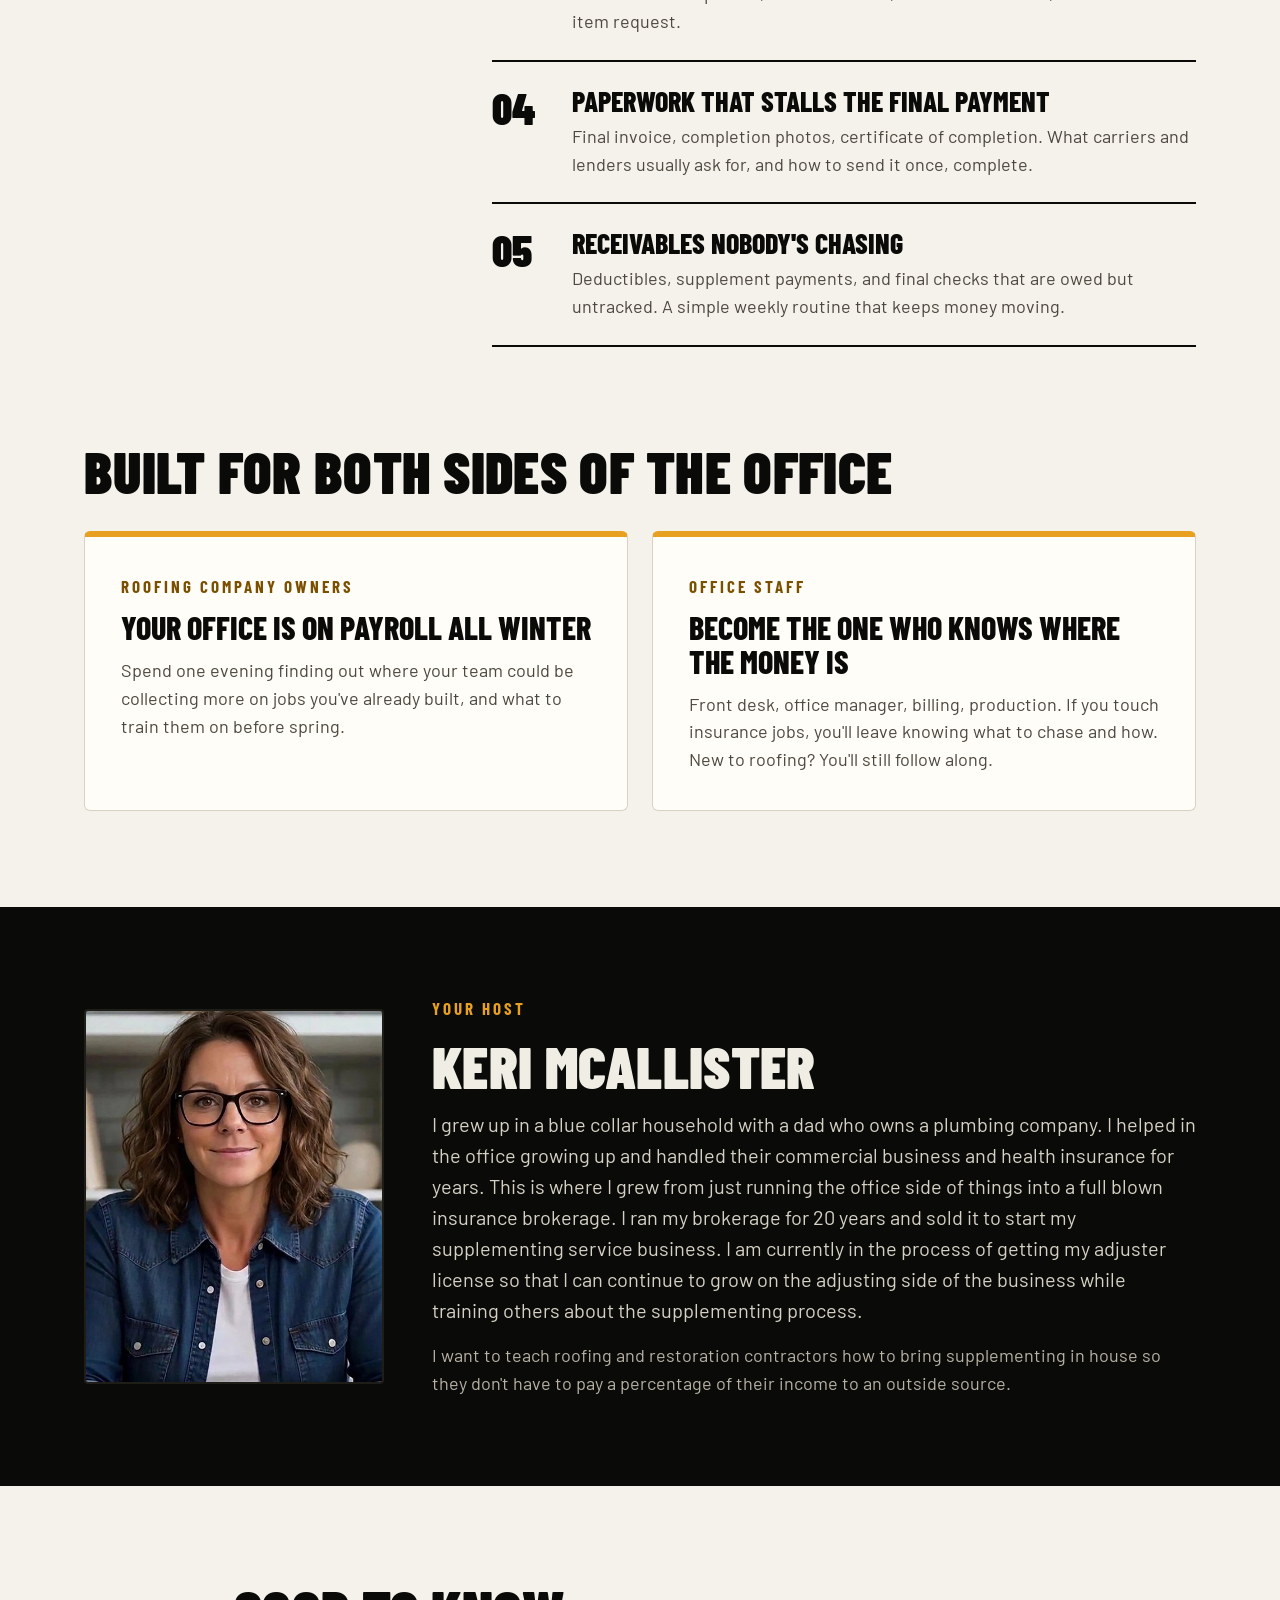
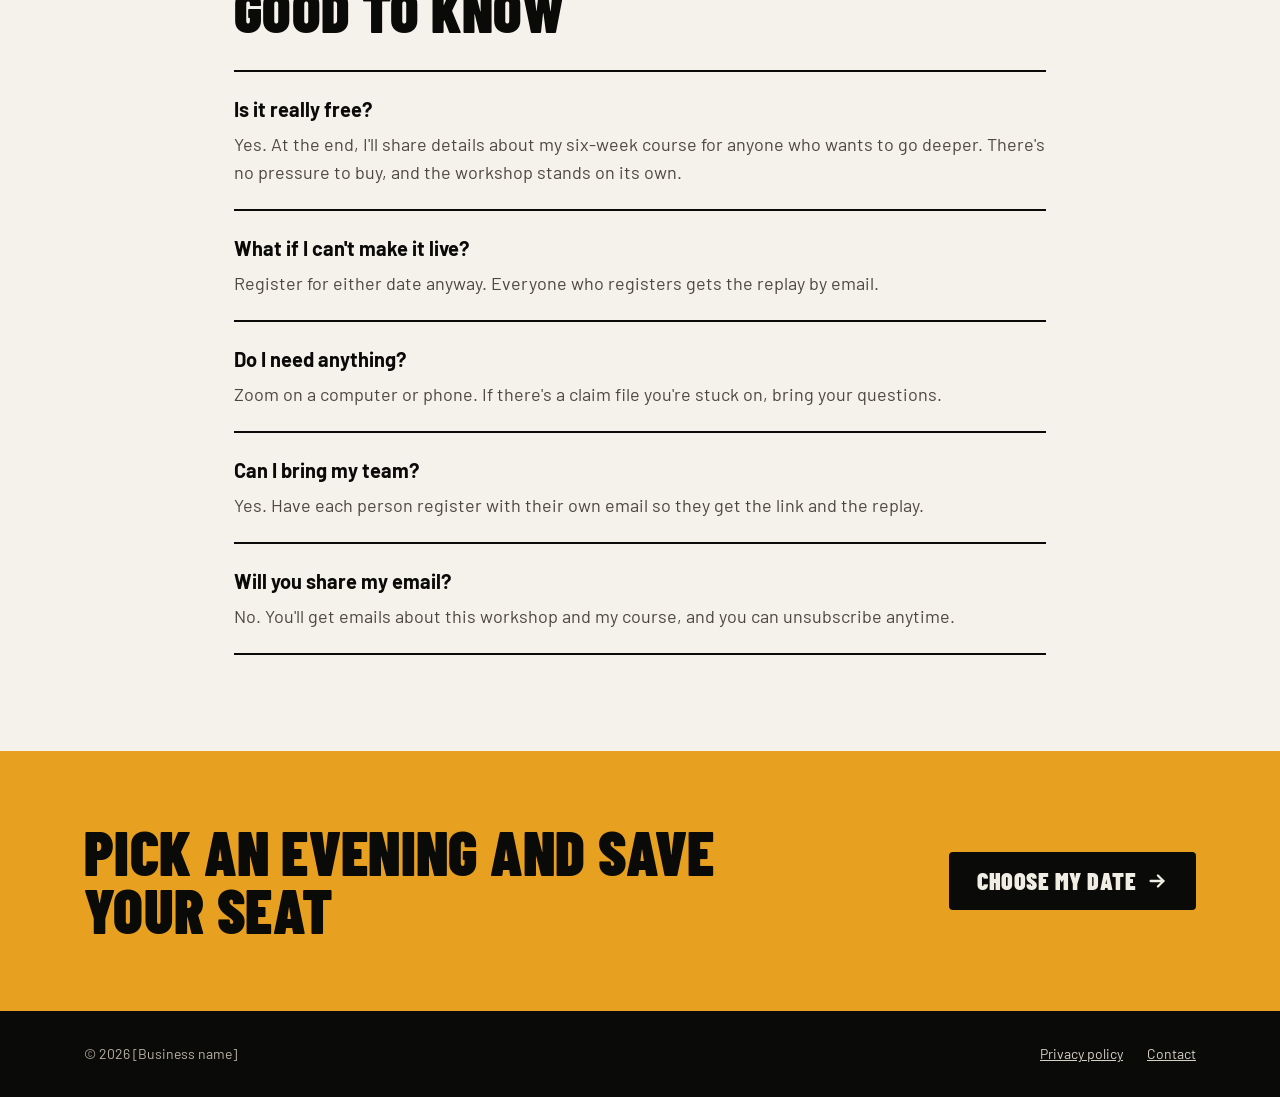
==== commit d68a8b31: "Add Facebook share image, fix host photo, fill in host name - New 1200x630 share image (img/share.jp" ====
--- a/site/index.html
+++ b/site/index.html
@@ -6,12 +6,16 @@
 <title>Where Roofing Offices Lose Insurance Money | Free Workshop</title>
 <meta name="description" content="Free 60-minute evening workshop for roofing owners and office staff. Five places money gets left behind on insurance jobs, and how to fix each one.">
 
-<!-- Link previews (Facebook, texts, group posts). Add img/share.jpg (1200x630),
-     then replace [your-site-address] with your live address, e.g. https://example.netlify.app -->
+<!-- Link previews (Facebook, texts, group posts). If the site address ever changes, update og:url and og:image. -->
 <meta property="og:type" content="website">
+<meta property="og:url" content="https://roofingofficeworkshop.netlify.app/">
 <meta property="og:title" content="Free workshop: Where Roofing Offices Lose Insurance Money">
 <meta property="og:description" content="Five places money gets left behind on insurance jobs, and how to fix each one. Live on Zoom, Oct 22 or Oct 27.">
-<meta property="og:image" content="[your-site-address]/img/share.jpg">
+<meta property="og:image" content="https://roofingofficeworkshop.netlify.app/img/share.jpg">
+<meta property="og:image:width" content="1200">
+<meta property="og:image:height" content="630">
+<meta property="og:image:alt" content="Free live workshop: Where roofing offices lose insurance money. Thursday Oct 22 or Tuesday Oct 27, 6:30 pm MT.">
+<meta name="twitter:card" content="summary_large_image">
 
 <link rel="icon" href="favicon.svg" type="image/svg+xml">
 <link rel="preconnect" href="https://fonts.googleapis.com">
@@ -178,9 +182,7 @@
   <section class="dark host-sec" aria-labelledby="host-title">
     <div class="wrap host">
       <div class="host-photo">
-        [Your photo: you at your desk, not a stock image]
-        <!-- Save your photo as img/host.jpg (portrait, about 800x1000). -->
-        <img src="img/host.jpg" alt="Keri McAllister" onerror="this.remove()">
+        <img src="img/host.jpg" alt="Keri McAllister">
       </div>
       <div class="host-text">
         <p class="eyebrow">Your host</p>
--- a/site/styles.css
+++ b/site/styles.css
@@ -289,7 +289,7 @@
   overflow: hidden;
 }
 .host-photo:has(img) { border-style: solid; border-color: transparent; }
-.host-photo img { position: absolute; inset: 0; width: 100%; height: 100%; object-fit: cover; }
+.host-photo img { position: absolute; inset: 0; width: 100%; height: 100%; object-fit: cover; object-position: 50% 10%; }
 .host-text { display: flex; flex-direction: column; gap: 16px; }
 .host-text p { margin: 0; }
 .host-bio { font-size: 20px; color: var(--on-dark-2); }
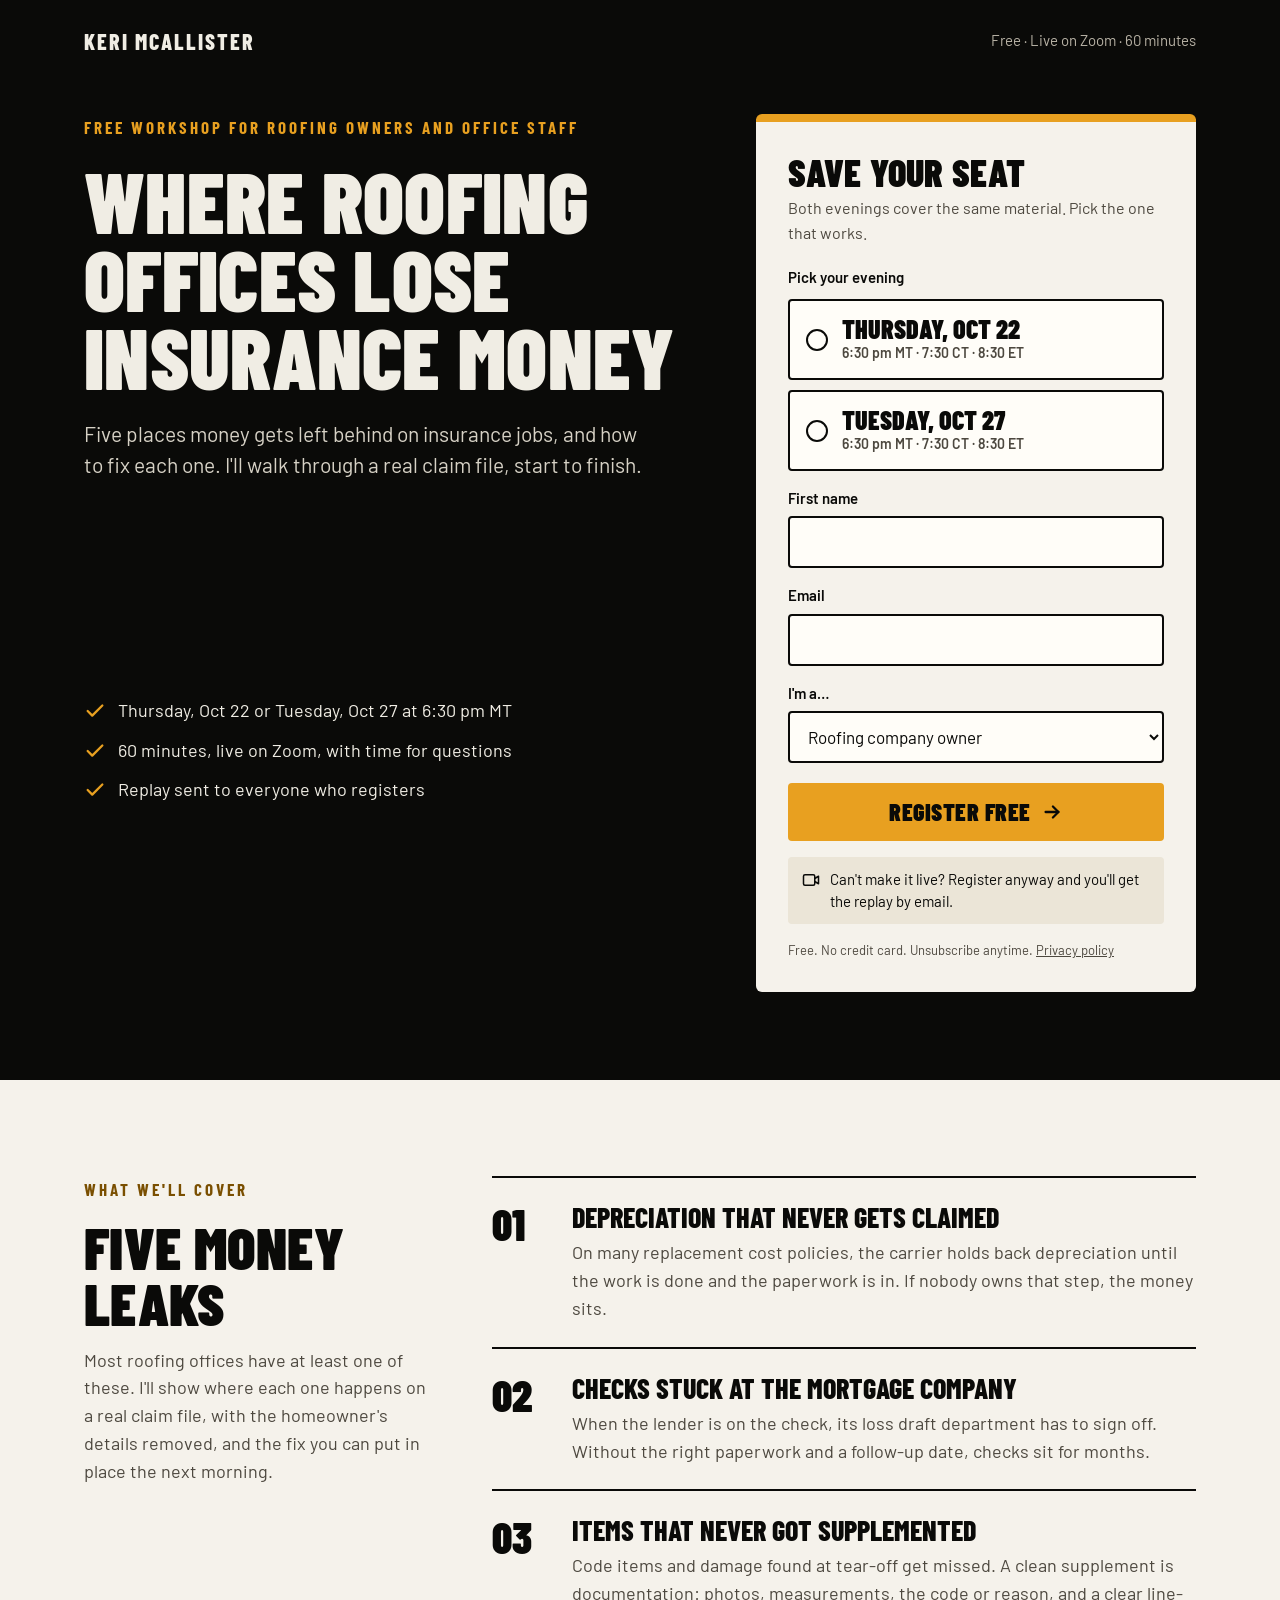
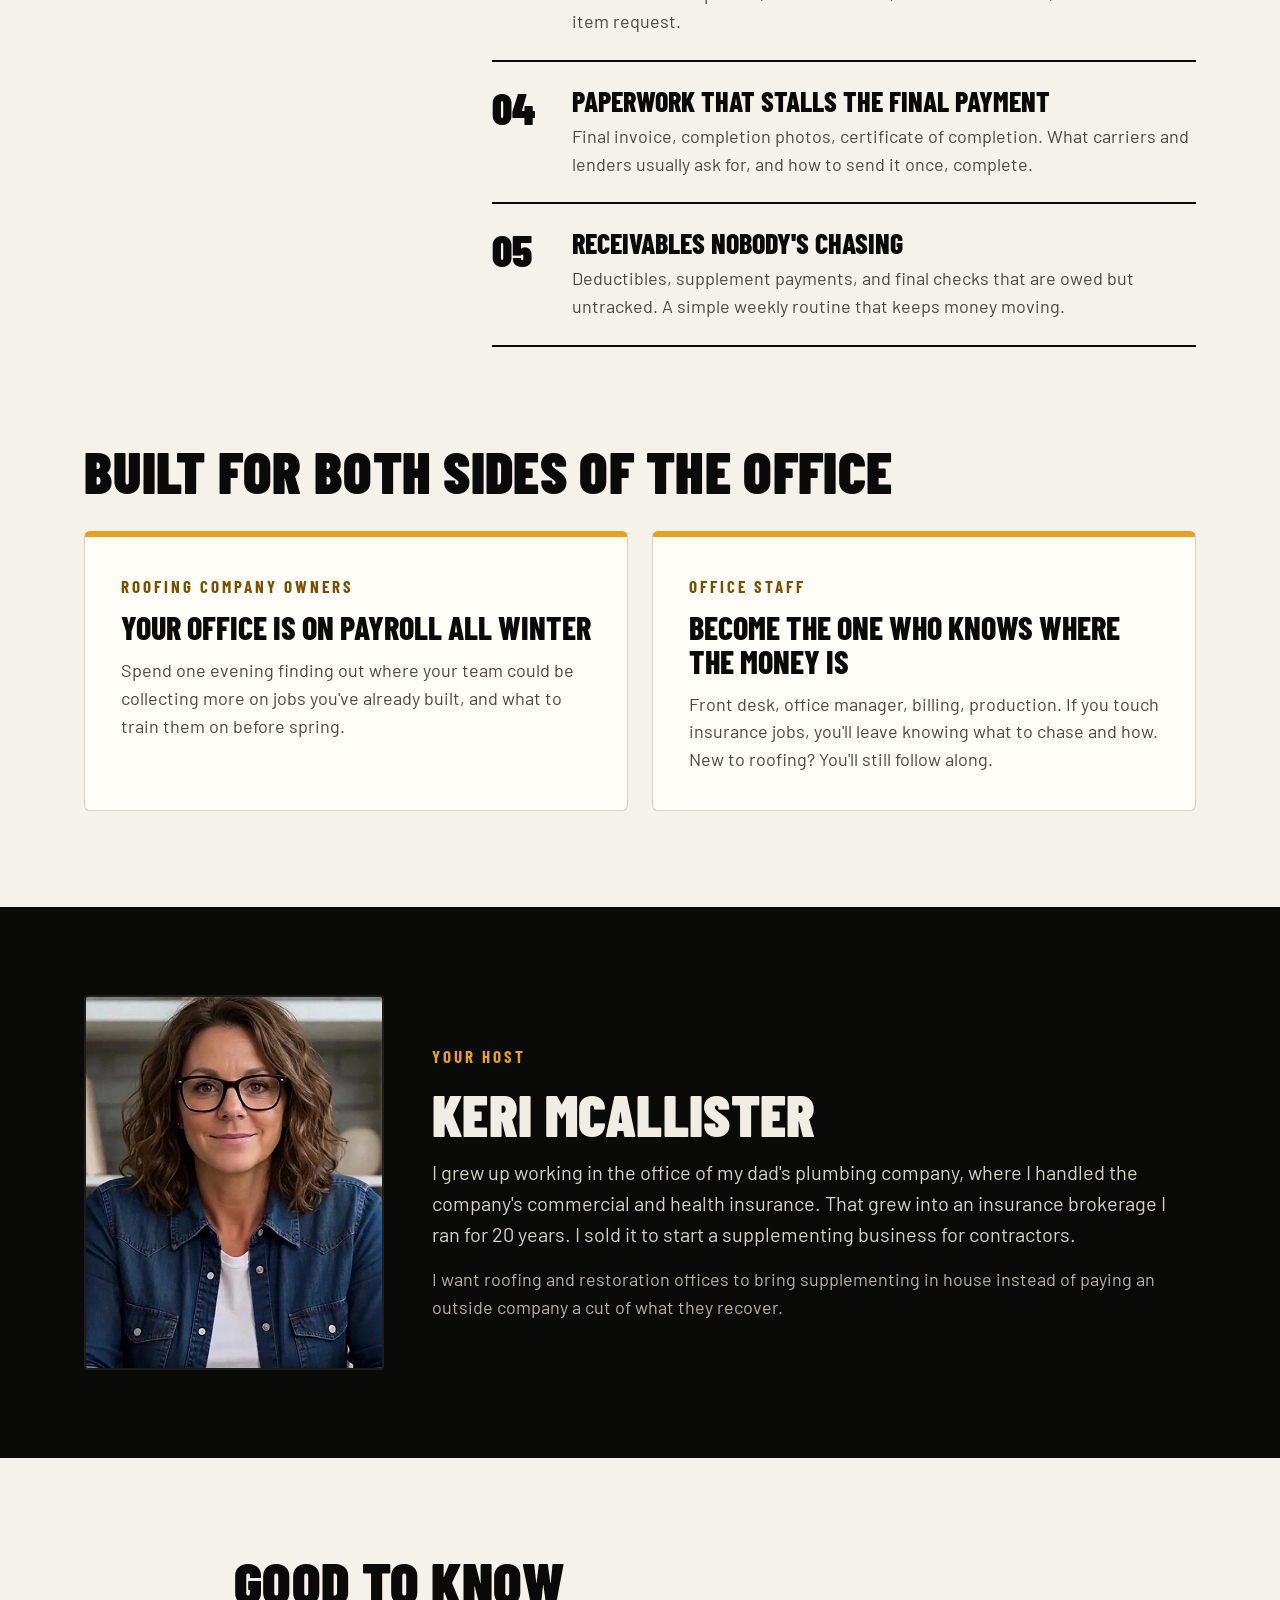
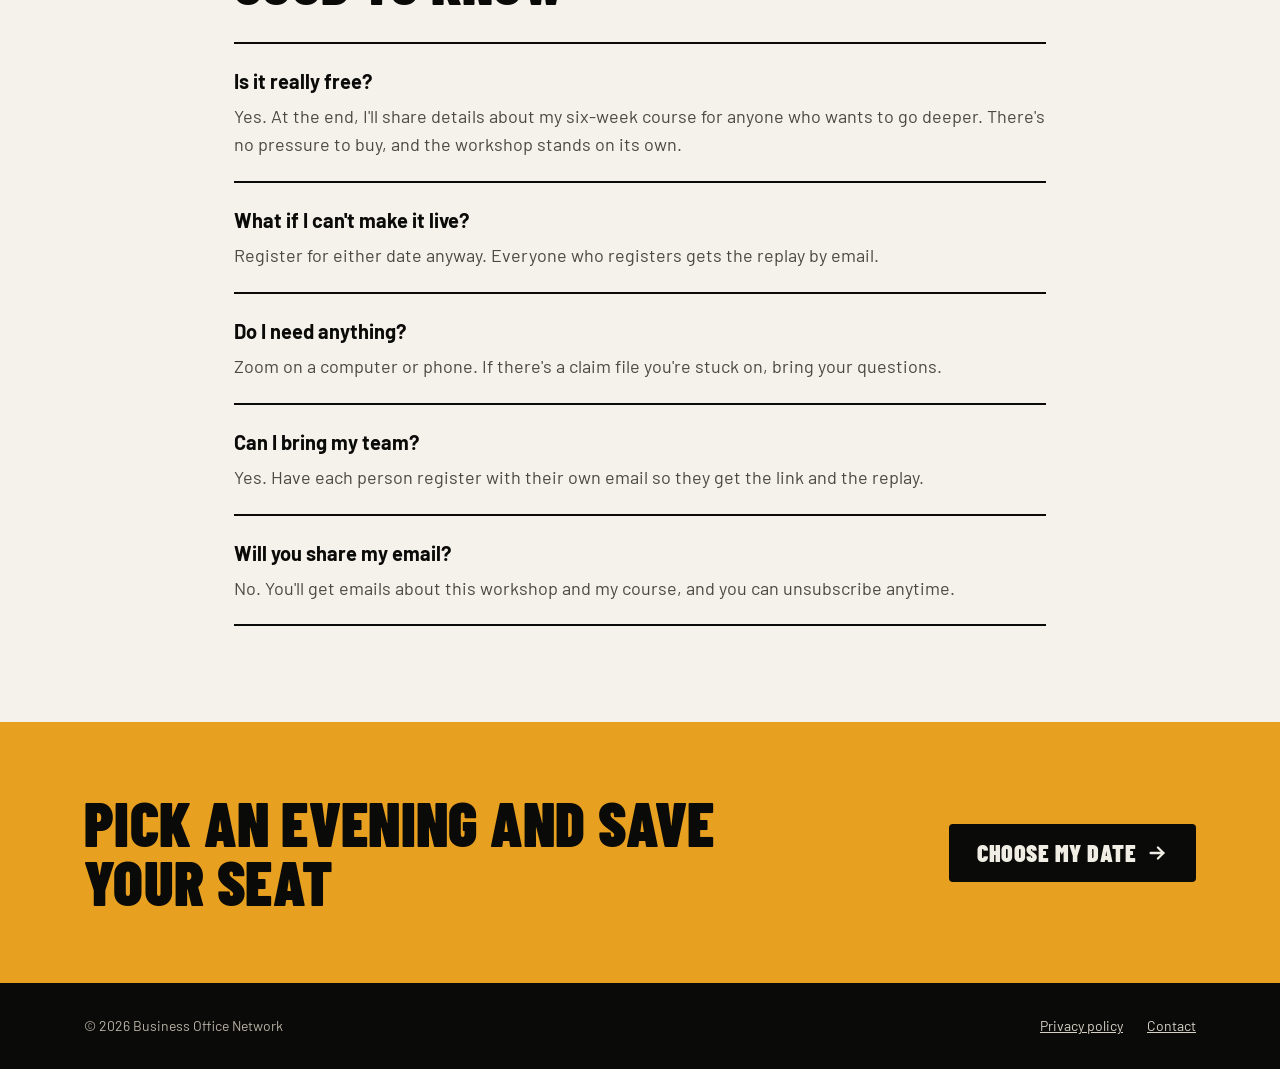
==== commit 9a2434dc: "Shorter host bio; add contact email and business name Co-Authored-By: Claude Opus 5.5 <noreply@anthr" ====
--- a/site/index.html
+++ b/site/index.html
@@ -187,8 +187,8 @@
       <div class="host-text">
         <p class="eyebrow">Your host</p>
         <h2 class="display h2" id="host-title">Keri McAllister</h2>
-        <p class="host-bio">I grew up in a blue collar household with a dad who owns a plumbing company. I helped in the office growing up and handled their commercial business and health insurance for years.  This is where I grew from just running the office side of things into a full blown insurance brokerage. I ran my brokerage for 20 years and sold it to start my supplementing service business. I am currently in the process of getting my adjuster license so that I can continue to grow on the adjusting side of the business while training others about the supplementing process.</p>
-        <p class="host-why">I want to teach roofing and restoration contractors how to bring supplementing in house so they don't have to pay a percentage of their income to an outside source.</p>
+        <p class="host-bio">I grew up working in the office of my dad's plumbing company, where I handled the company's commercial and health insurance. That grew into an insurance brokerage I ran for 20 years. I sold it to start a supplementing business for contractors.</p>
+        <p class="host-why">I want roofing and restoration offices to bring supplementing in house instead of paying an outside company a cut of what they recover.</p>
       </div>
     </div>
   </section>
@@ -233,10 +233,10 @@
 
 <footer class="footer">
   <div class="wrap">
-    <span>© 2026 [Business name]</span>
+    <span>© 2026 Business Office Network</span>
     <nav aria-label="Footer">
       <a href="privacy.html">Privacy policy</a>
-      <a href="mailto:[your email address]">Contact</a>
+      <a href="mailto:training@businessofficenetwork.com">Contact</a>
     </nav>
   </div>
 </footer>
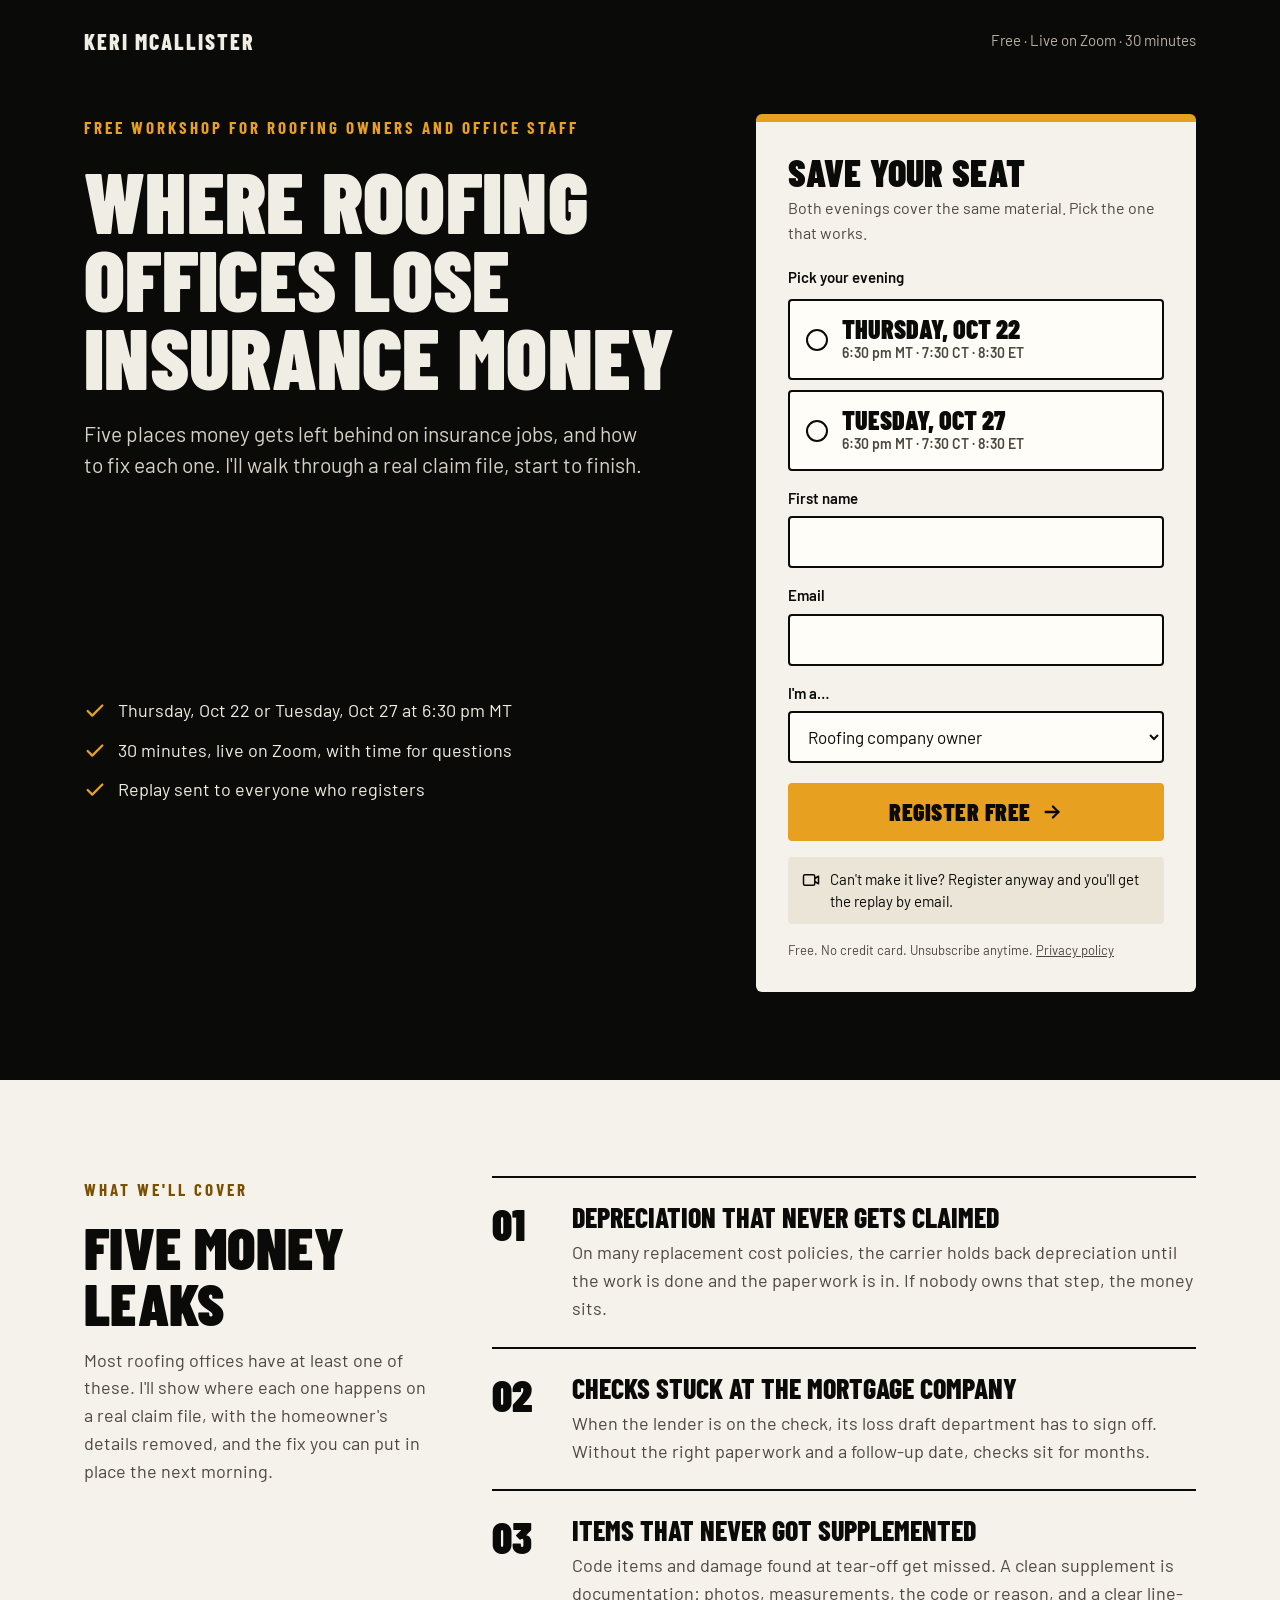
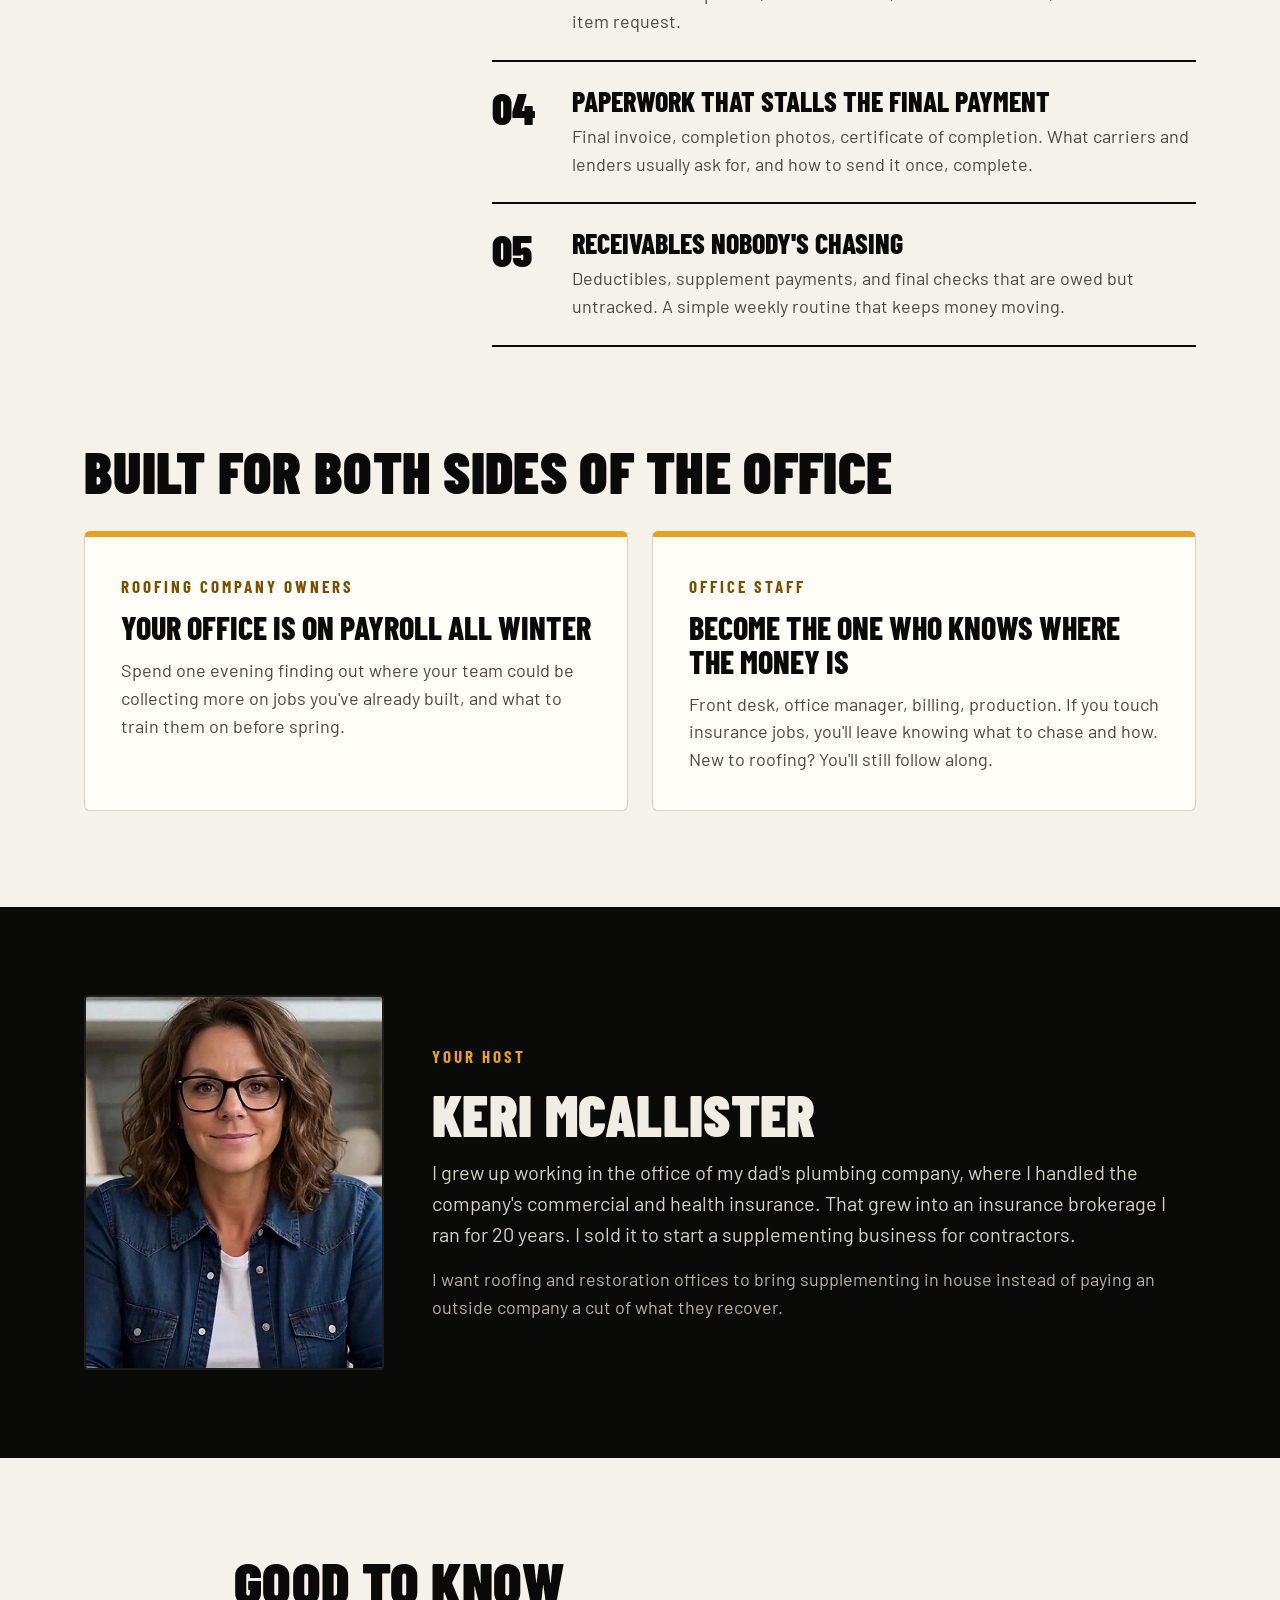
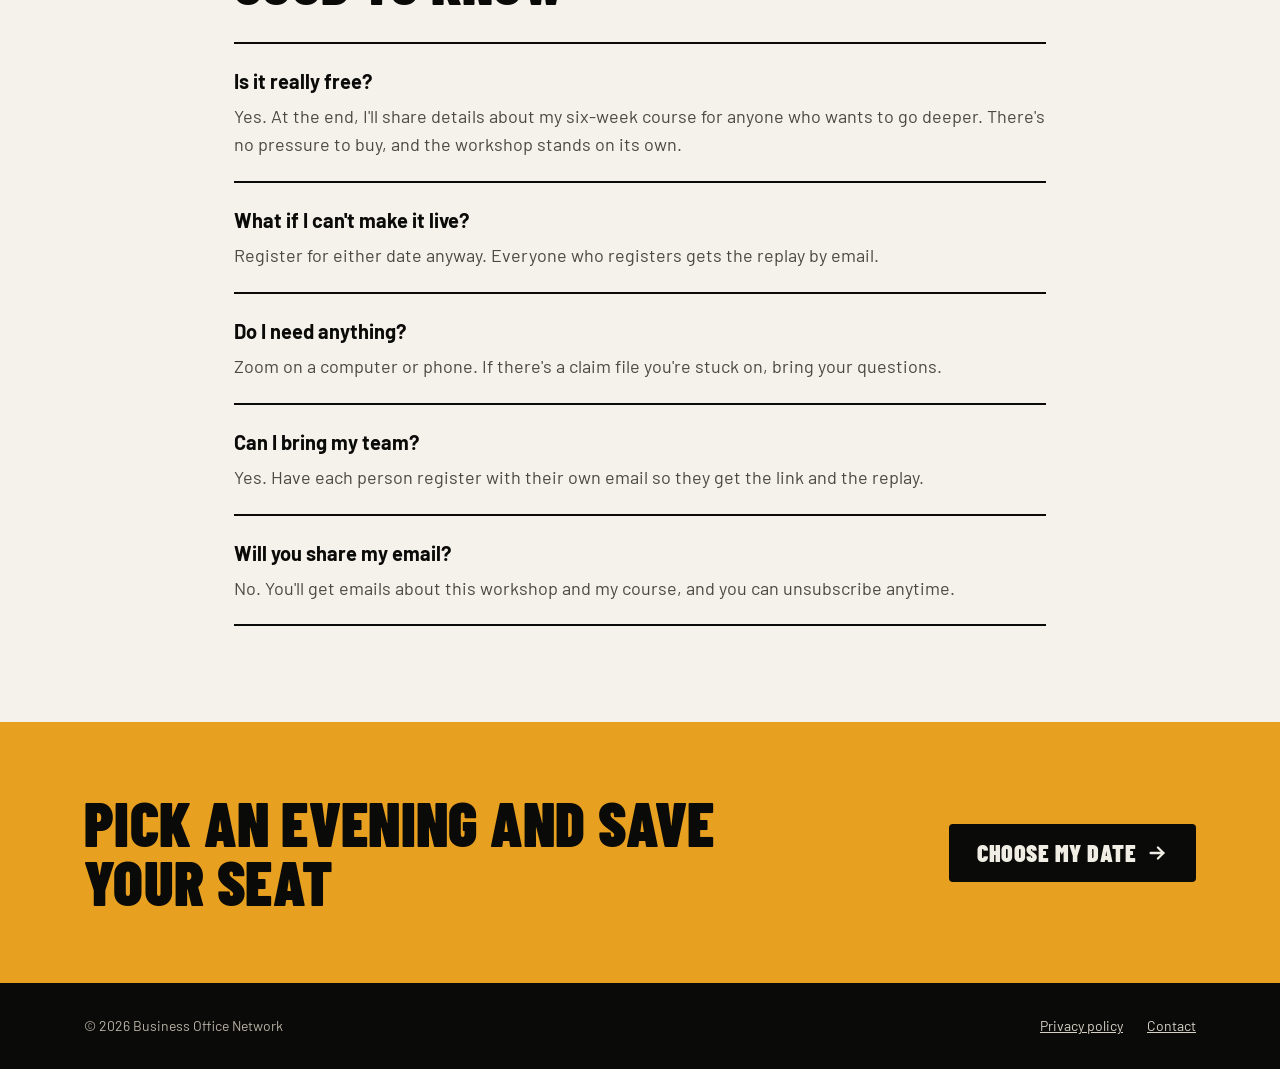
==== commit c26908e5: "Shorten workshop to 30 minutes Page copy, calendar invite end times, and share image now say 30 minu" ====
--- a/site/index.html
+++ b/site/index.html
@@ -4,14 +4,14 @@
 <meta charset="utf-8">
 <meta name="viewport" content="width=device-width, initial-scale=1">
 <title>Where Roofing Offices Lose Insurance Money | Free Workshop</title>
-<meta name="description" content="Free 60-minute evening workshop for roofing owners and office staff. Five places money gets left behind on insurance jobs, and how to fix each one.">
+<meta name="description" content="Free 30-minute evening workshop for roofing owners and office staff. Five places money gets left behind on insurance jobs, and how to fix each one.">
 
 <!-- Link previews (Facebook, texts, group posts). If the site address ever changes, update og:url and og:image. -->
 <meta property="og:type" content="website">
 <meta property="og:url" content="https://roofingofficeworkshop.netlify.app/">
 <meta property="og:title" content="Free workshop: Where Roofing Offices Lose Insurance Money">
 <meta property="og:description" content="Five places money gets left behind on insurance jobs, and how to fix each one. Live on Zoom, Oct 22 or Oct 27.">
-<meta property="og:image" content="https://roofingofficeworkshop.netlify.app/img/share.jpg">
+<meta property="og:image" content="https://roofingofficeworkshop.netlify.app/img/share.jpg?v=2">
 <meta property="og:image:width" content="1200">
 <meta property="og:image:height" content="630">
 <meta property="og:image:alt" content="Free live workshop: Where roofing offices lose insurance money. Thursday Oct 22 or Tuesday Oct 27, 6:30 pm MT.">
@@ -31,7 +31,7 @@
   <div class="wrap">
     <div class="topbar">
       <a class="brand" href="/">Keri McAllister</a>
-      <small>Free · Live on Zoom · 60 minutes</small>
+      <small>Free · Live on Zoom · 30 minutes</small>
     </div>
 
     <div class="hero-grid">
@@ -106,7 +106,7 @@
 
       <ul class="facts">
         <li><svg width="22" height="22" viewBox="0 0 24 24" fill="none" stroke="currentColor" stroke-width="2.5" stroke-linecap="round" stroke-linejoin="round" aria-hidden="true"><path d="M20 6 9 17l-5-5"/></svg><span>Thursday, Oct 22 or Tuesday, Oct 27 at 6:30 pm MT</span></li>
-        <li><svg width="22" height="22" viewBox="0 0 24 24" fill="none" stroke="currentColor" stroke-width="2.5" stroke-linecap="round" stroke-linejoin="round" aria-hidden="true"><path d="M20 6 9 17l-5-5"/></svg><span>60 minutes, live on Zoom, with time for questions</span></li>
+        <li><svg width="22" height="22" viewBox="0 0 24 24" fill="none" stroke="currentColor" stroke-width="2.5" stroke-linecap="round" stroke-linejoin="round" aria-hidden="true"><path d="M20 6 9 17l-5-5"/></svg><span>30 minutes, live on Zoom, with time for questions</span></li>
         <li><svg width="22" height="22" viewBox="0 0 24 24" fill="none" stroke="currentColor" stroke-width="2.5" stroke-linecap="round" stroke-linejoin="round" aria-hidden="true"><path d="M20 6 9 17l-5-5"/></svg><span>Replay sent to everyone who registers</span></li>
       </ul>
     </div>
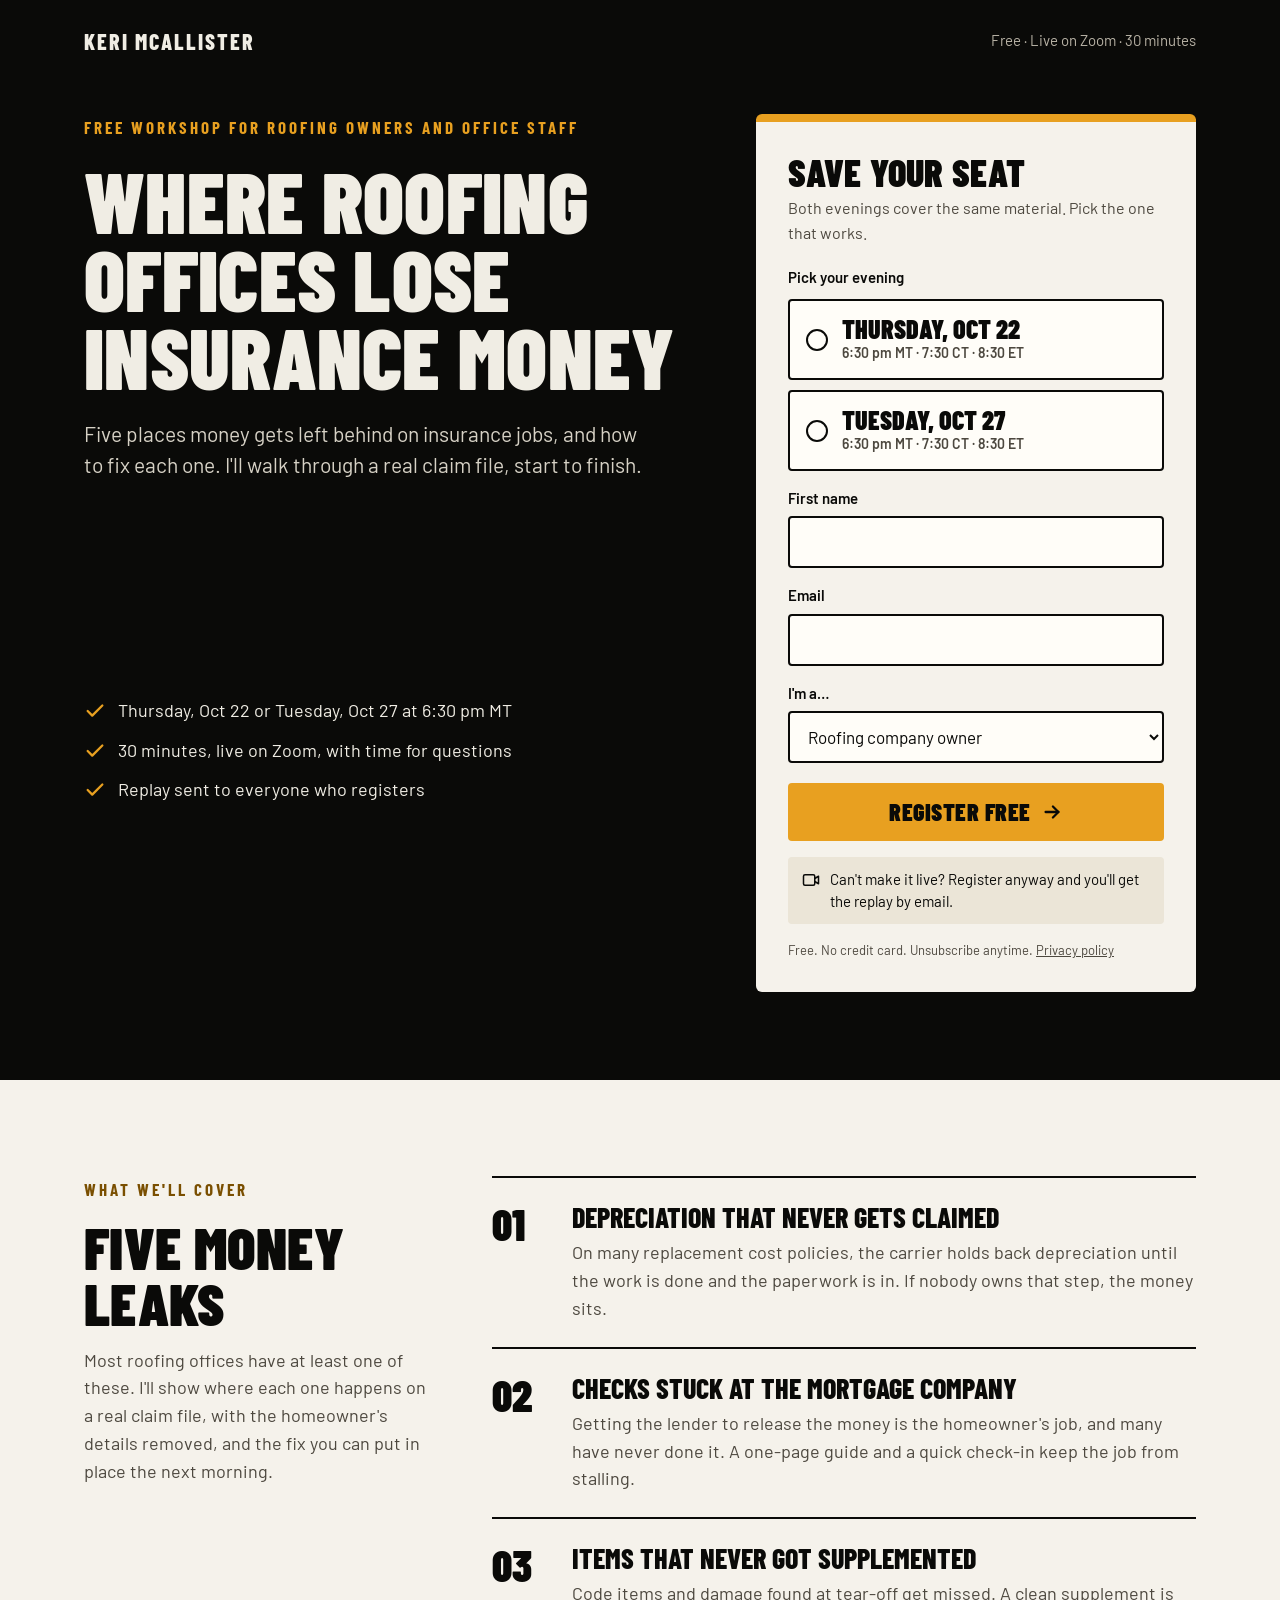
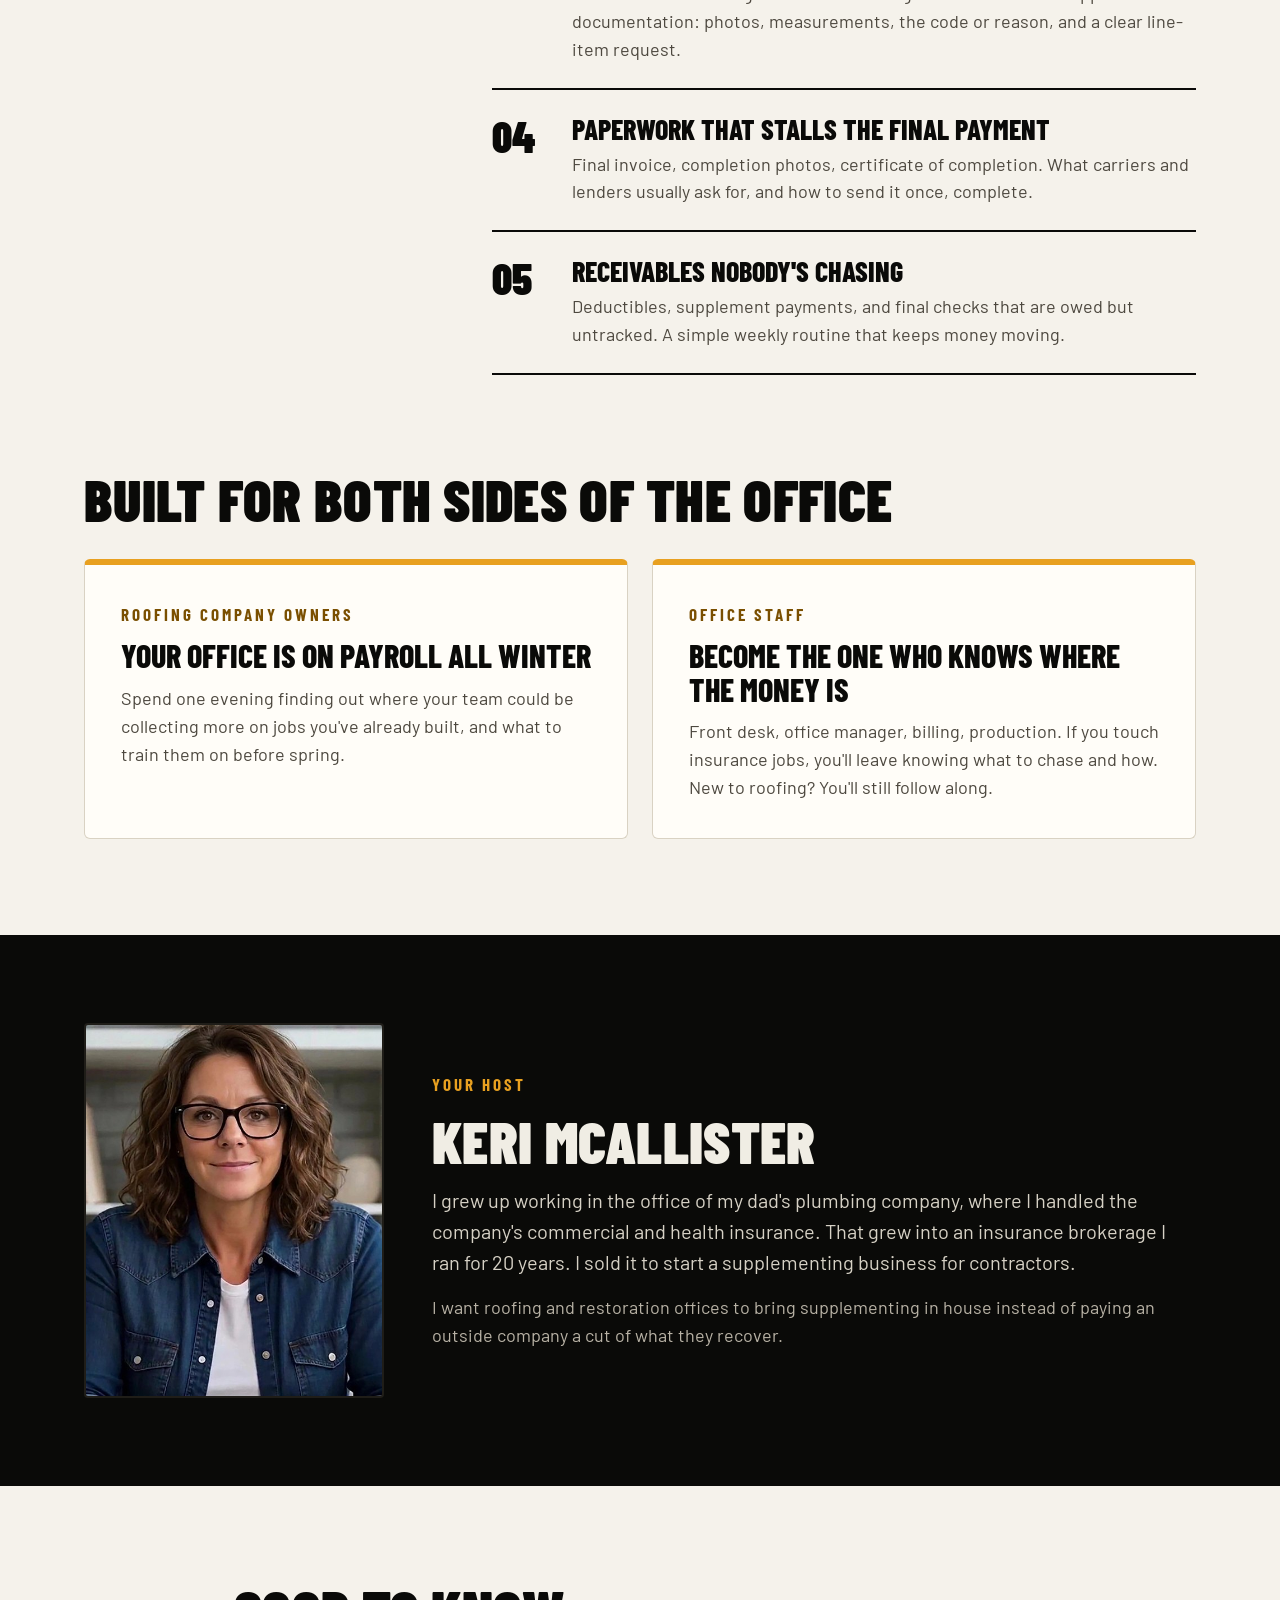
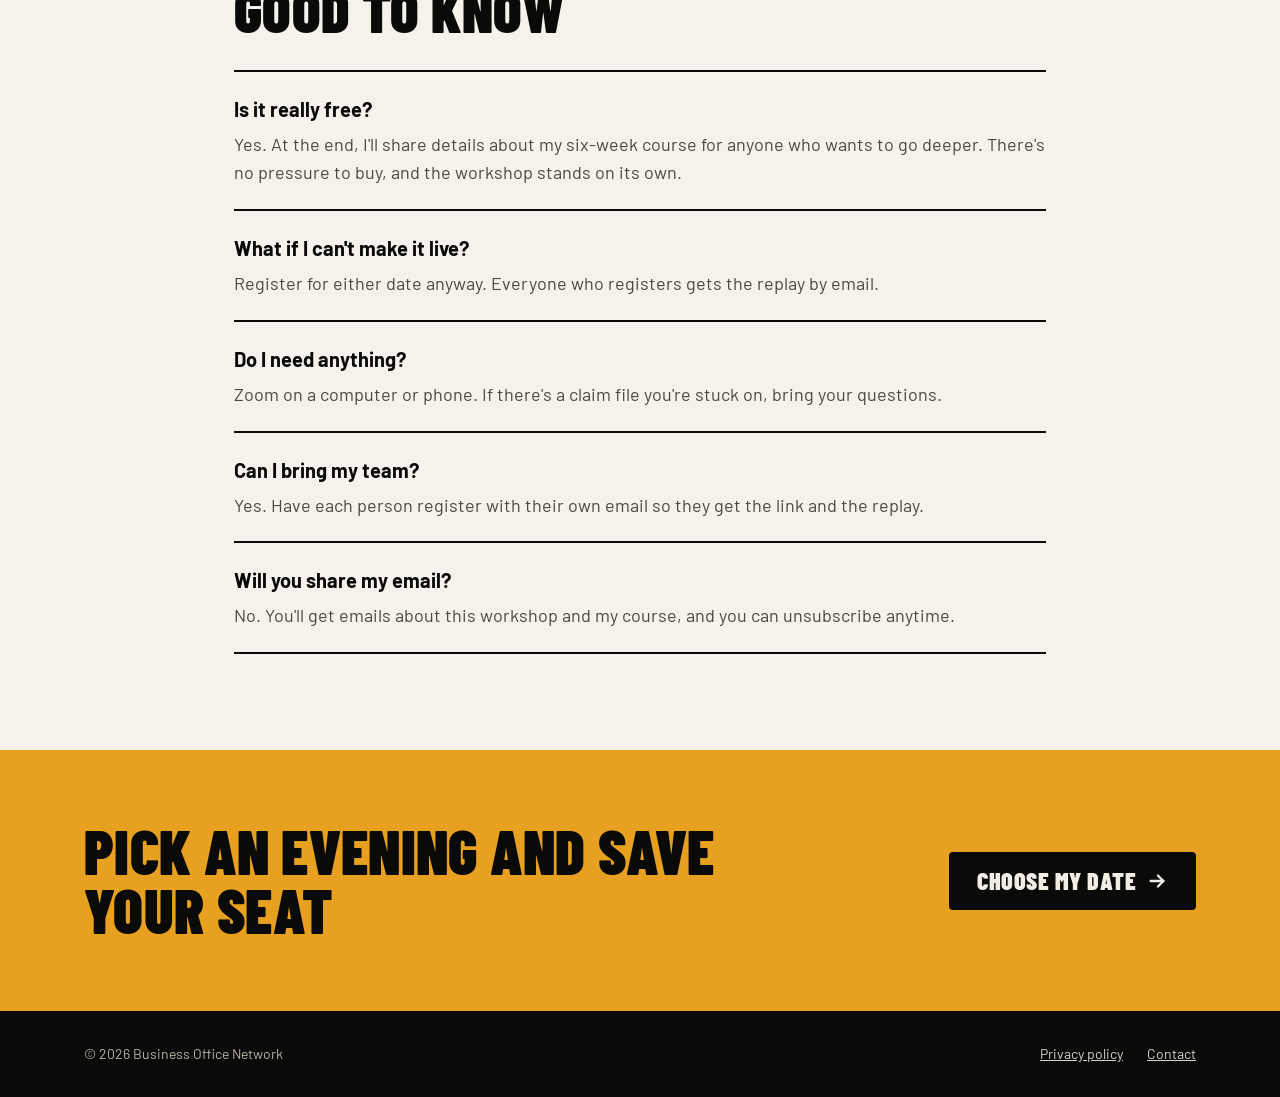
==== commit 94e0be6a: "Reframe mortgage checks as the homeowner's job, with the office helping Co-Authored-By: Claude Opus " ====
--- a/site/index.html
+++ b/site/index.html
@@ -133,7 +133,7 @@
           <span class="num" aria-hidden="true">02</span>
           <div>
             <h3>Checks stuck at the mortgage company</h3>
-            <p>When the lender is on the check, its loss draft department has to sign off. Without the right paperwork and a follow-up date, checks sit for months.</p>
+            <p>Getting the lender to release the money is the homeowner's job, and many have never done it. A one-page guide and a quick check-in keep the job from stalling.</p>
           </div>
         </li>
         <li>
--- a/site/styles.css
+++ b/site/styles.css
@@ -3,7 +3,11 @@
    Colors and fonts live in :root — change them here once.
    ============================================================ */
 :root {
-  --ink: #0a0a08;        /* near-black background / text */
+  --ink: #0a0a08;        /* text on light backgrounds */
+  --dark: #0a0a08;       /* dark section background (hero, host, footer) */
+  --dark-2: #1f1d18;     /* raised surface on dark */
+  --dark-line: #5c574c;  /* borders on dark */
+  --dark-hover: #2a2822; /* dark button hover */
   --cream: #f5f2eb;      /* page background */
   --paper: #fffdf8;      /* cards and inputs */
   --gold: #E8A020;       /* accent */
@@ -36,7 +40,7 @@
 [hidden] { display: none !important; }
 
 .wrap { max-width: 1160px; margin: 0 auto; padding: 0 24px; }
-.dark { background: var(--ink); color: var(--on-dark); }
+.dark { background: var(--dark); color: var(--on-dark); }
 
 .display {
   margin: 0;
@@ -83,8 +87,8 @@
 .btn:disabled { opacity: 0.65; cursor: progress; }
 .btn:focus-visible { outline: 3px solid var(--ink); outline-offset: 3px; }
 .dark .btn:focus-visible { outline-color: var(--gold); }
-.btn-dark { background: var(--ink); color: var(--on-dark); }
-.btn-dark:hover { background: #2a2822; }
+.btn-dark { background: var(--dark); color: var(--on-dark); }
+.btn-dark:hover { background: var(--dark-hover); }
 .btn-dark:focus-visible { outline-color: var(--ink); }
 .btn-sm { min-height: 46px; font-size: 18px; padding: 0 18px; font-weight: 800; }
 .btn-outline { background: transparent; border: 2px solid var(--ink); }
@@ -280,9 +284,9 @@
   display: grid;
   place-items: center;
   padding: 24px;
-  border: 2px dashed #5c574c;
-  border-radius: 4px;
-  background: #1f1d18;
+  border: 2px dashed var(--dark-line);
+  border-radius: 4px;
+  background: var(--dark-2);
   color: #a39d90;
   font-size: 15px;
   text-align: center;
@@ -305,7 +309,7 @@
 .band .wrap { display: flex; flex-wrap: wrap; gap: 32px; align-items: center; justify-content: space-between; }
 .band h2 { max-width: 720px; font-size: clamp(40px, 4.8vw, 64px); }
 
-.footer { background: var(--ink); color: var(--on-dark-3); padding: 32px 0; font-size: 14px; }
+.footer { background: var(--dark); color: var(--on-dark-3); padding: 32px 0; font-size: 14px; }
 .footer .wrap { display: flex; flex-wrap: wrap; gap: 16px; justify-content: space-between; }
 .footer nav { display: flex; gap: 24px; }
 .footer a { color: var(--on-dark-2); }
@@ -357,7 +361,7 @@
   display: flex;
   align-items: center;
   padding: 0 16px;
-  border: 2px solid #5c574c;
+  border: 2px solid var(--dark-line);
   border-radius: 4px;
   color: var(--on-dark-2);
   font-size: 16px;
@@ -415,3 +419,84 @@
   .step { padding: 24px 20px; }
   .share { padding: 28px 20px; margin-bottom: 56px; }
 }
+
+/* ---------- Enrollment page ---------- */
+.hero-actions { display: flex; flex-wrap: wrap; gap: 12px; align-items: center; }
+.hero-note { margin: 0; font-size: 15px; color: var(--on-dark-3); }
+.btn.is-off { background: var(--tint); color: var(--muted); cursor: default; }
+.btn.is-off:hover { background: var(--tint); }
+.dark .btn.is-off { background: #2a2822; color: var(--on-dark-3); }
+.leaks .when {
+  display: block;
+  margin-bottom: 2px;
+  font-family: var(--display);
+  font-weight: 700;
+  font-size: 15px;
+  letter-spacing: 2px;
+  text-transform: uppercase;
+  color: var(--gold-dark);
+}
+.how { display: grid; grid-template-columns: repeat(3, minmax(0, 1fr)); gap: 24px; margin-top: 32px; }
+.how div { display: flex; flex-direction: column; gap: 8px; }
+.how h3 { margin: 0; font-family: var(--display); font-weight: 800; font-size: 24px; text-transform: uppercase; line-height: 1.1; }
+.how p { margin: 0; color: var(--muted); }
+.prices { display: grid; grid-template-columns: repeat(2, minmax(0, 1fr)); gap: 24px; margin-top: 32px; }
+.price {
+  display: flex;
+  flex-direction: column;
+  gap: 14px;
+  padding: 32px;
+  border: 1px solid var(--line);
+  border-top: 6px solid var(--gold);
+  border-radius: 6px;
+  background: var(--paper);
+}
+.price h3 { margin: 0; font-family: var(--display); font-weight: 800; font-size: 26px; text-transform: uppercase; }
+.price-amt { font-family: var(--display); font-weight: 900; font-size: 64px; line-height: 0.9; }
+.price-amt small { font-size: 22px; font-weight: 700; color: var(--muted); }
+.price p { margin: 0; color: var(--muted); }
+.price .btn { width: 100%; margin-top: auto; }
+.guarantee {
+  margin-top: 24px;
+  padding: 20px 24px;
+  border-radius: 6px;
+  background: var(--tint);
+  font-size: 17px;
+}
+.guarantee b { font-weight: 700; }
+.audience { display: grid; grid-template-columns: repeat(2, minmax(0, 1fr)); gap: 48px; }
+.audience > div { display: flex; flex-direction: column; gap: 14px; min-width: 0; }
+.audience p { margin: 0; color: var(--on-dark-2); }
+.audience .rule { padding-left: 16px; border-left: 3px solid var(--gold); color: var(--on-dark); font-weight: 500; }
+.letter-wrap { display: flex; flex-direction: column; gap: 14px; margin-top: 28px; }
+.letter {
+  margin: 0;
+  padding: 24px;
+  border: 1px solid var(--line);
+  border-radius: 6px;
+  background: var(--paper);
+  font-family: var(--body);
+  font-size: 16px;
+  line-height: 1.6;
+  white-space: pre-wrap;
+  overflow-wrap: anywhere;
+}
+.letter-actions { display: flex; flex-wrap: wrap; gap: 12px; align-items: center; }
+.letter-actions .fine { font-size: 14px; }
+.scope { display: grid; grid-template-columns: repeat(2, minmax(0, 1fr)); gap: 24px; margin-top: 28px; }
+.scope div { padding: 24px; border-radius: 6px; background: var(--paper); border: 1px solid var(--line); display: flex; flex-direction: column; gap: 8px; }
+.scope h3 { margin: 0; font-family: var(--display); font-weight: 800; font-size: 22px; text-transform: uppercase; }
+.scope p { margin: 0; color: var(--muted); }
+
+@media (max-width: 900px) {
+  .how, .audience, .scope { grid-template-columns: minmax(0, 1fr); }
+}
+@media (max-width: 760px) {
+  .prices { grid-template-columns: minmax(0, 1fr); gap: 20px; }
+  .price { padding: 24px 20px; }
+  .price-amt { font-size: 52px; }
+  .how { gap: 20px; margin-top: 20px; }
+  .audience { gap: 36px; }
+  .letter { padding: 18px; font-size: 15px; }
+  .hero-actions .btn { width: 100%; }
+}
